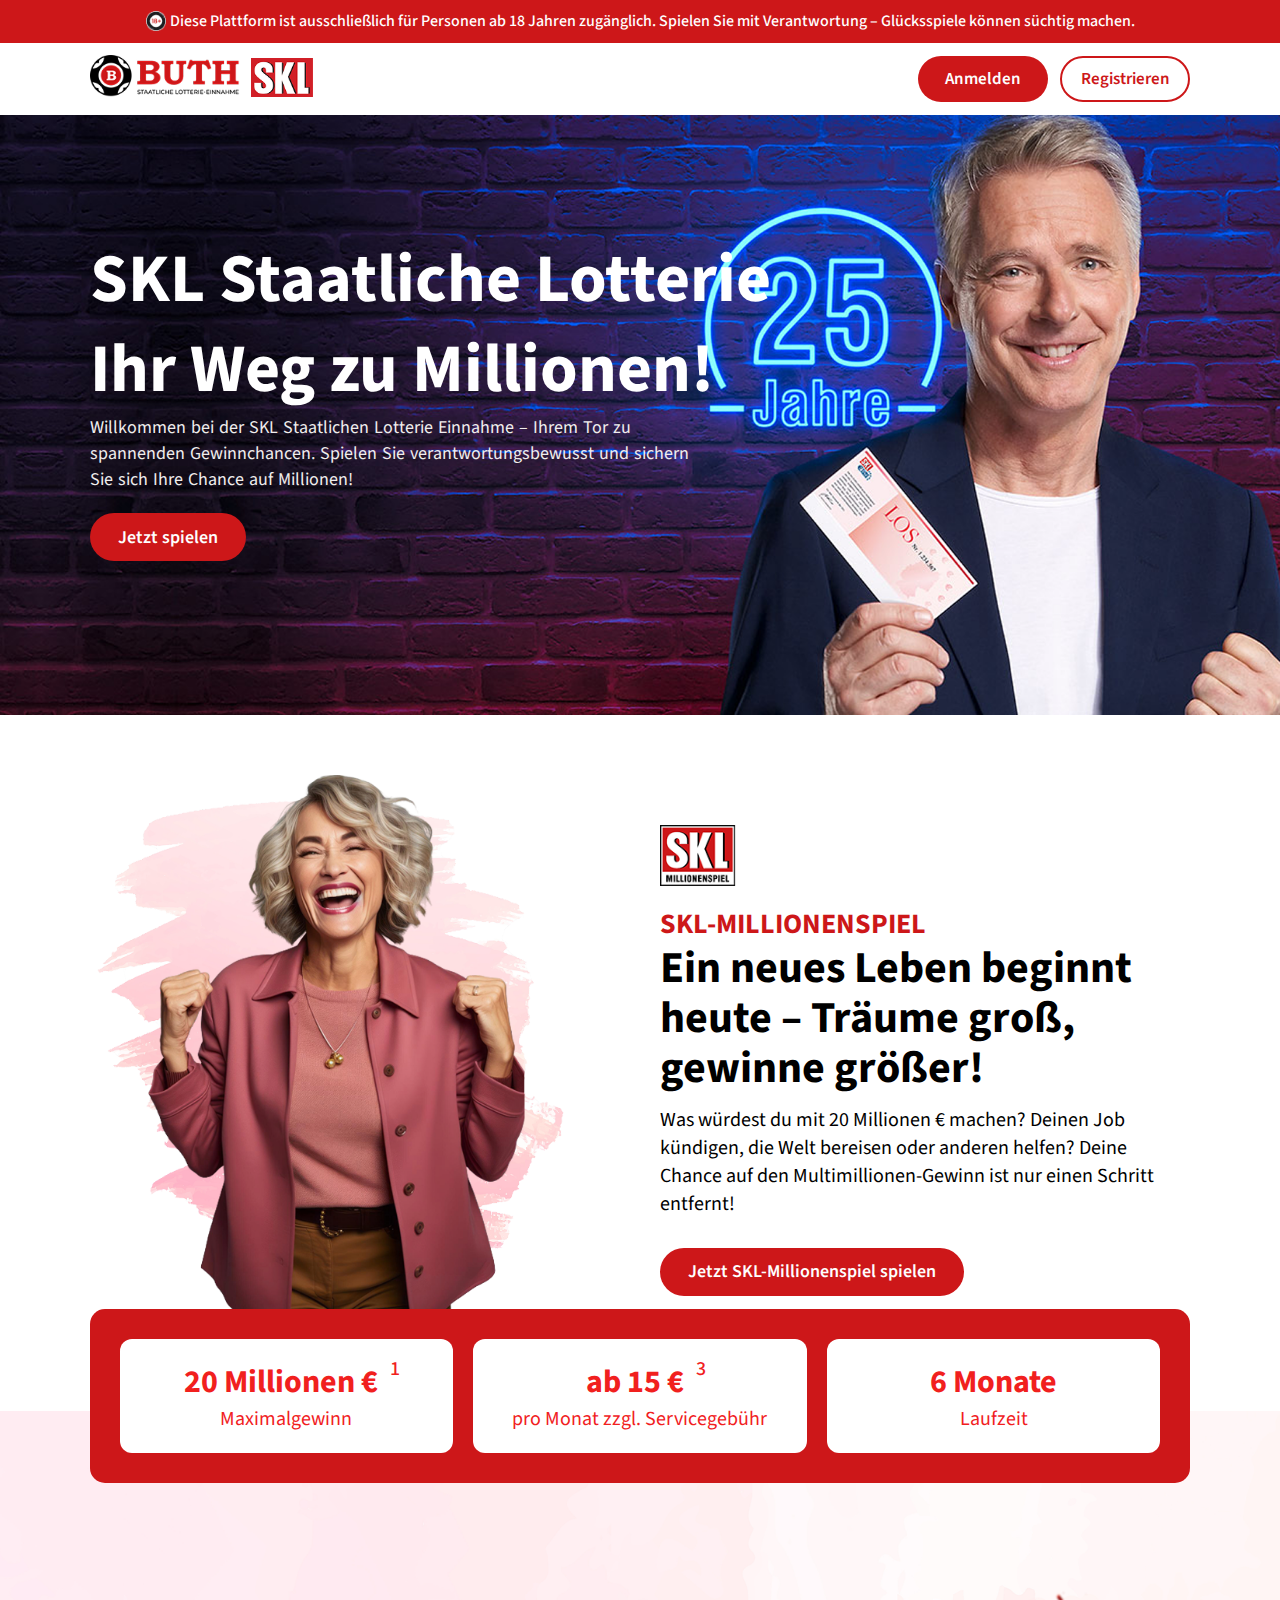
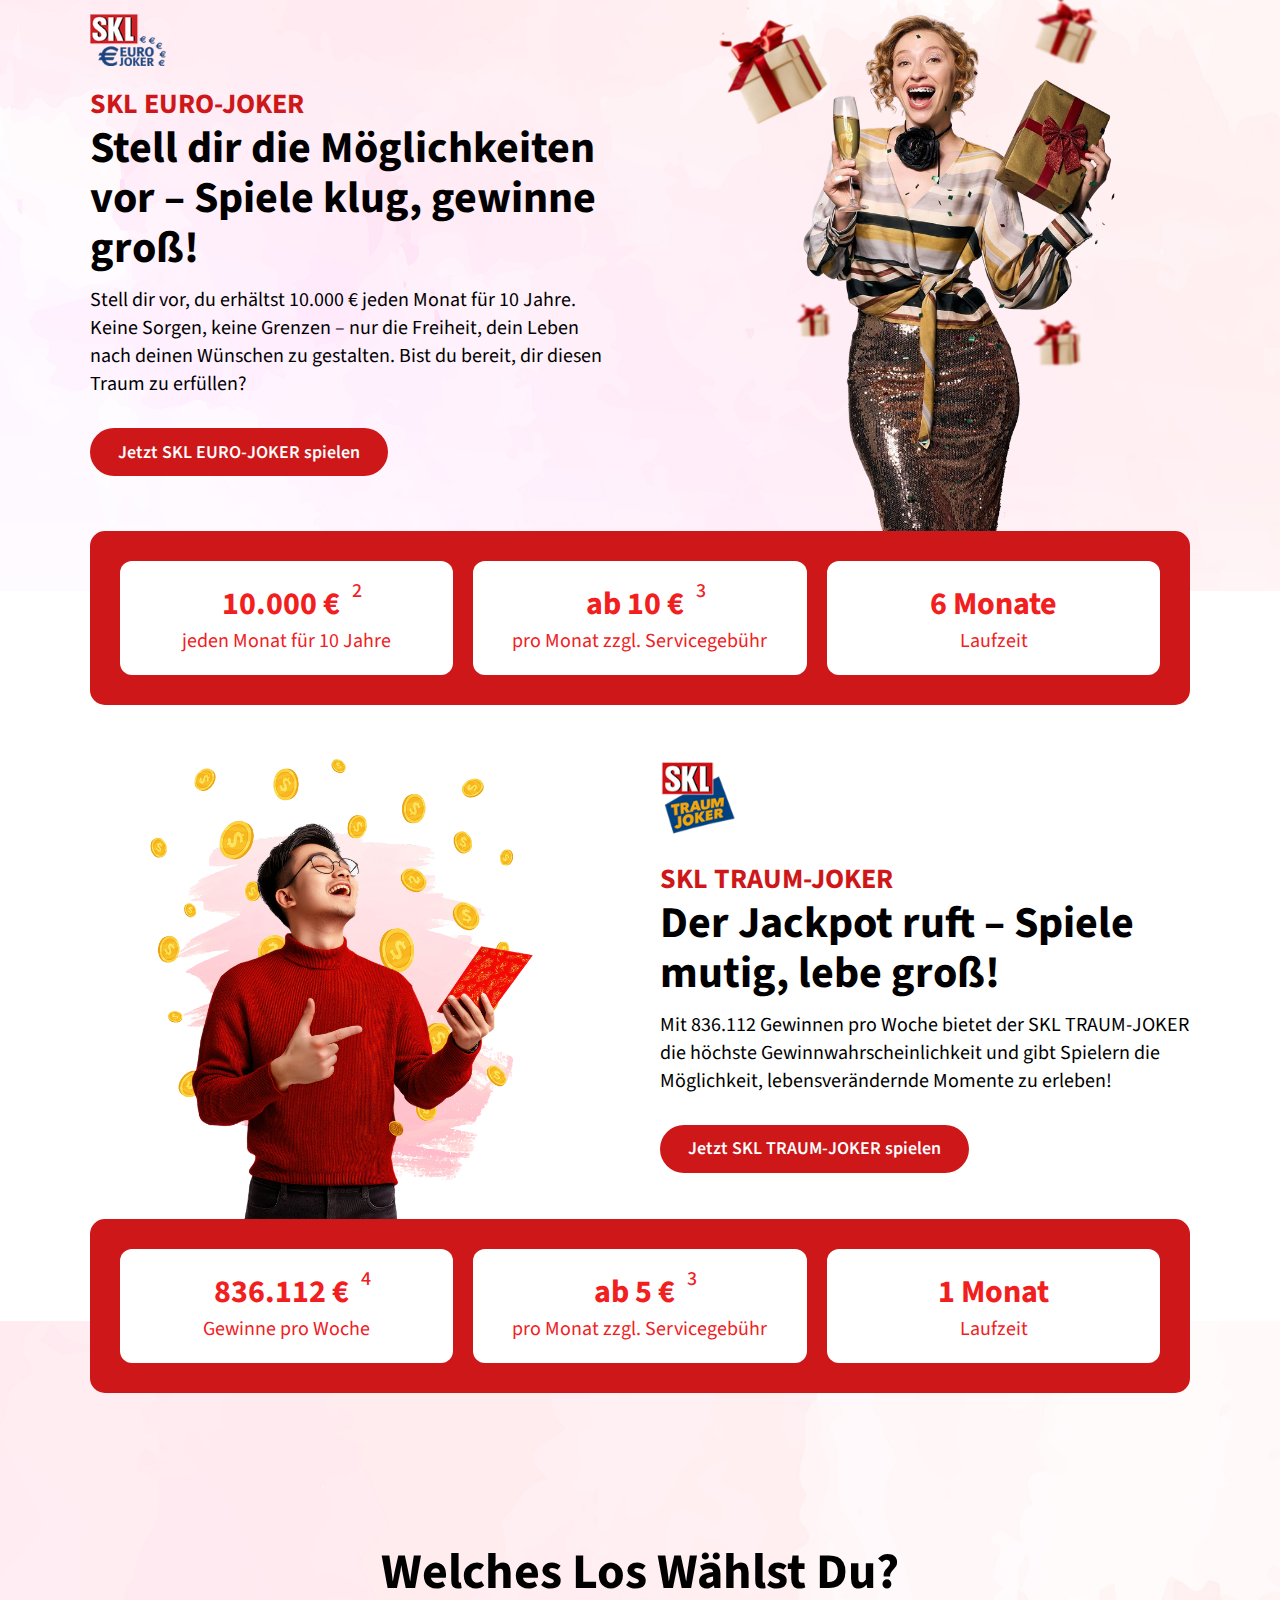
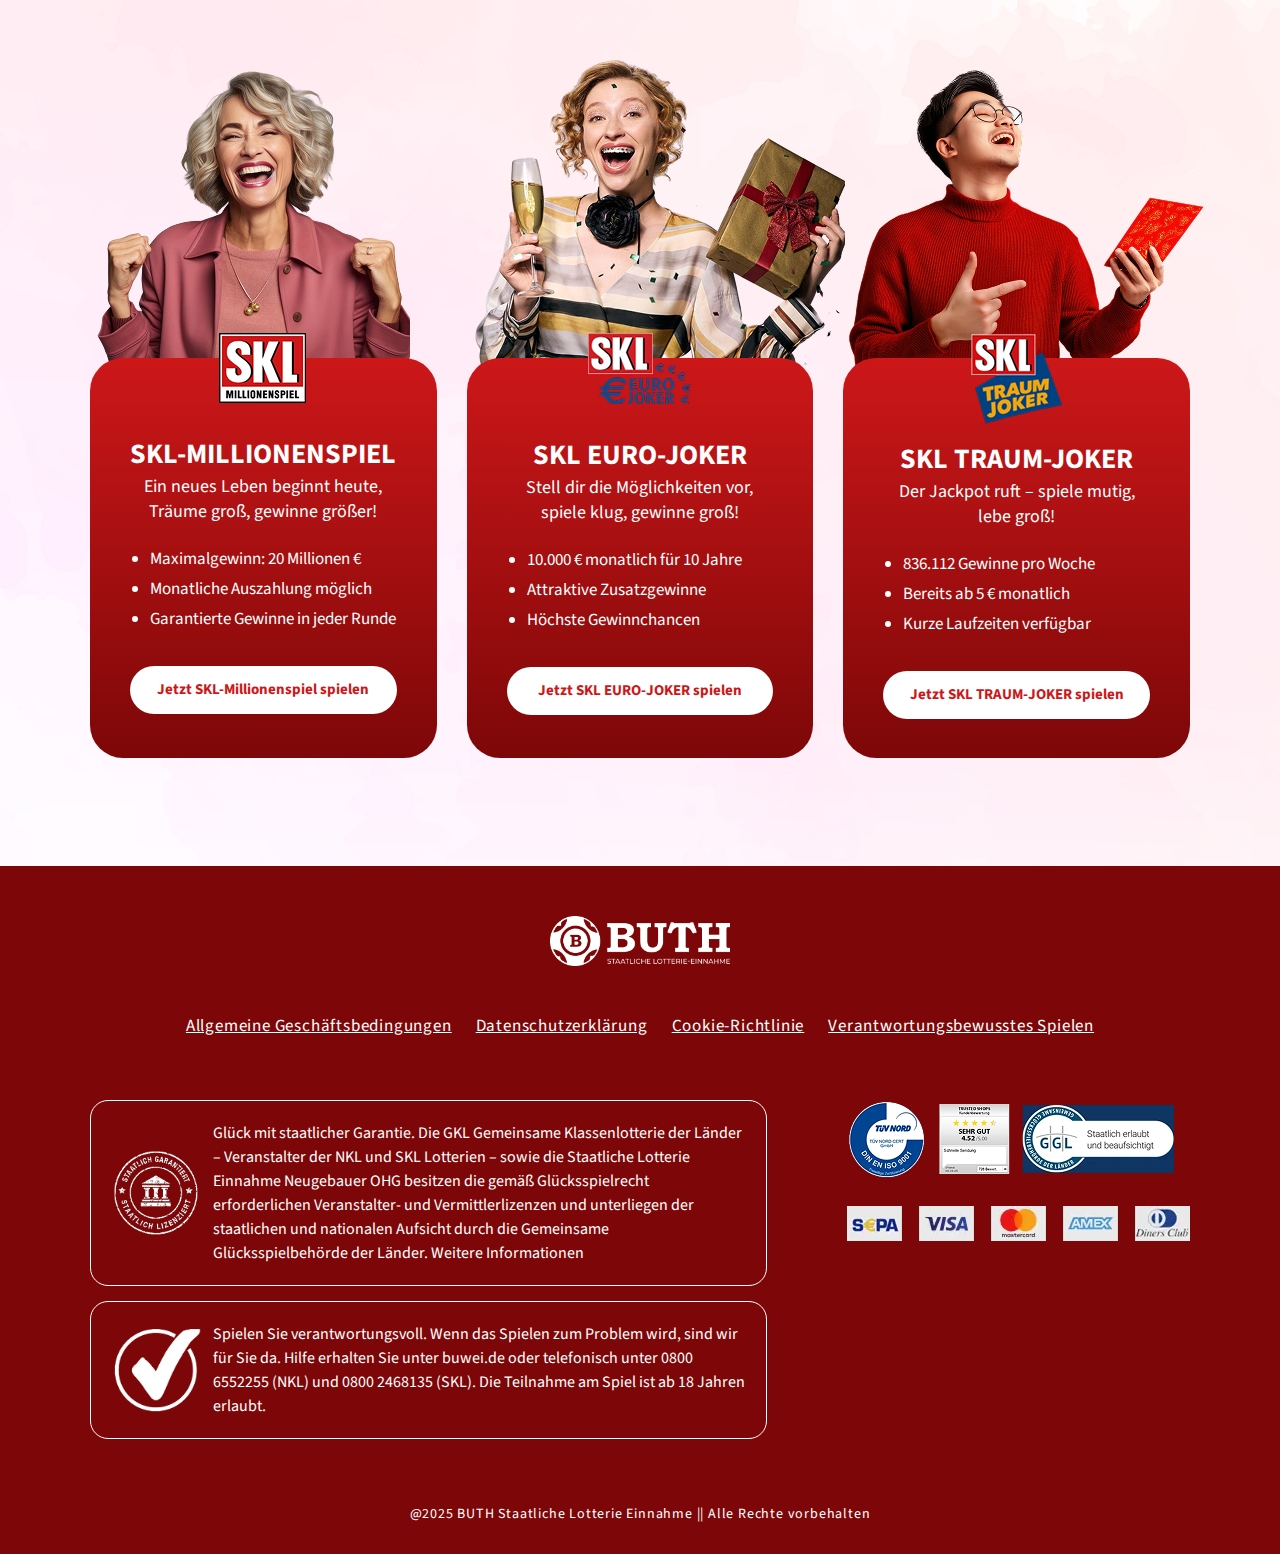
==== index.html @ 845c267e "first commit" ====
<!DOCTYPE html>
<html lang="de">
<head>
    <meta charset="UTF-8">
    <meta name="viewport" content="width=device-width, initial-scale=1.0">
    
    <title>BUTH SKL Staatliche Lotterie Einnahme</title>
    <link rel="shortcut icon" href="images/Fav-icon.png" type="image/x-icon">
    
    <meta name="description" content="Offizielle SKL Lotterie Einnahme – BUTH SKL bietet Ihnen die besten Gewinnchancen. Spielen Sie sicher und seriös mit der staatlich lizenzierten Lotterie.">
    <meta name="keywords" content="SKL Lotterie, Staatliche Lotterie, Gewinnspiele, Lotterie Deutschland, SKL Gewinn, Lotterie Teilnahme">
    <meta name="author" content="BUTH SKL Staatliche Lotterie Einnahme">
    
    <meta property="og:title" content="BUTH SKL Staatliche Lotterie Einnahme">
    <meta property="og:description" content="Spielen Sie mit der offiziellen SKL Lotterie und nutzen Sie Ihre Chance auf hohe Gewinne! Staatlich lizenziert und seriös.">
    <meta property="og:url" content="https://skl-lotterie-buth.de">
    <meta property="og:type" content="website">
    <meta property="og:image" content="https://skl-lotterie-buth.de/images/lotterie-banner.png">
    
    <meta name="twitter:card" content="summary_large_image">
    <meta name="twitter:title" content="BUTH SKL Staatliche Lotterie Einnahme">
    <meta name="twitter:description" content="Die beste Wahl für SKL Lotterie-Fans – Spielen Sie sicher und gewinnen Sie groß!">
    <meta name="twitter:image" content="https://skl-lotterie-buth.de/images/lotterie-banner.png">
    
    <link rel="canonical" href="https://skl-lotterie-buth.de">
    
    <link rel="stylesheet" href="css/style.css">
    <link rel="stylesheet" href="css/responsive.css">

    <link rel="preconnect" href="https://fonts.googleapis.com">
    <link rel="preconnect" href="https://fonts.gstatic.com" crossorigin>
    <link href="https://fonts.googleapis.com/css2?family=Source+Sans+3:ital,wght@0,200..900;1,200..900&display=swap" rel="stylesheet">
</head>

<body>
    <header>
        <div class="skl-disclaimer">
            <p><img src="images/disclaimer-icon.png" alt="Age Disclaimer">Diese Plattform ist ausschließlich für Personen ab 18 Jahren zugänglich. Spielen Sie mit Verantwortung – Glücksspiele können süchtig machen.</p>
        </div>
        <div class="sk-menu-bar">
            <div class="container">
                <div class="skl-menu-flex">
                    <div class="skl-logo">
                        <a href="/">
                            <img src="images/buth-skl-logo.png" alt="BUTH SKL Staatliche Lotterie Einnahme Logo">
                            <img src="images/skl-red-logo.png" alt="Staatliche Lotterie Einnahme Logo" class="skl-header-logo-two">
                        </a>
                    </div>
                    <div class="skl-header-buttons">
                        <a>
                            <button class="skl-login-btn" onclick="openLoginPopup()">Anmelden</button>
                        </a>
                        <a>
                            <button class="skl-register-btn" onclick="openRegisterPopup()">Registrieren</button>
                        </a>                        
                    </div>
                    <div class="skl-hamburger" id="hamburger-menu">
                        <img src="images/toggle-bar.png" alt="">
                    </div>
                </div>
            </div>
            <div>
                <div id="registerPopup" class="popup-container">
                    <div class="popup">
                        <div class="popup-left"></div>
                        <div class="popup-right">
                            <span class="close-button" onclick="closeRegisterPopup()">&times;</span>
                            <div class="popup-logo">
                                <img src="images/buth-skl-logo.png" alt="BUTH SKL Staatliche Lotterie Einnahme Logo">
                            </div>
                            <h2>Konto Registrieren</h2>
                            <p>Schließen Sie sich tausenden Nutzern weltweit an</p>
                            <form id="registerForm">
                                <label>Vollständiger Name</label>
                                <input type="text" id="fullName" required>
                
                                <label>E-Mail-Adresse</label>
                                <input type="email" id="email" required>
                
                                <label>Passwort</label>
                                <input type="password" id="password" required>
                                <p class="password-info">Verwenden Sie mindestens 8 Zeichen mit einer Mischung aus Buchstaben, Zahlen & Symbolen</p>
                
                                <label>Passwort bestätigen</label>
                                <input type="password" id="confirmPassword" required>
                
                                <div class="ckeckbox-top-area">
                                    <label class="checkbox-container">
                                        <input type="checkbox" id="ageConfirm" required> Ich bestätige, dass ich mindestens 18 Jahre alt bin
                                    </label>
                                    <label class="checkbox-container">
                                        <input type="checkbox" id="termsConfirm" required> Ich stimme den Nutzungsbedingungen und der Datenschutzrichtlinie zu
                                    </label>
                                </div>
                
                                <button type="submit" class="register-btn">JETZT REGISTRIEREN</button>
                            </form>
                            <p class="have-account">Sie haben bereits ein Konto? <a href="#" onclick="openLoginPopup()">Einloggen</a></p>
                        </div>
                    </div>
                </div>
                <div id="loginPopup" class="popup-container">
                    <div class="popup">
                        <div class="popup-left-login"></div>
                        <div class="popup-right">
                            <span class="close-button" onclick="closeLoginPopup()">&times;</span>
                            <div class="popup-logo">
                                <img src="images/buth-skl-logo.png" alt="BUTH SKL Staatliche Lotterie Einnahme Logo">
                            </div>
                            <h2>In Ihr Konto einloggen</h2>
                            <p>Schließen Sie sich tausenden Nutzern weltweit an</p>
                            <form id="loginForm">
                                <label>E-Mail-Adresse</label>
                                <input type="email" id="loginEmail" required>
                
                                <label>Passwort</label>
                                <input type="password" id="loginPassword" required>
                
                                <button type="submit" class="register-btn">LOGIN</button>
                            </form>
                            <p class="have-account"><a href="#" onclick="openForgotPasswordPopup()">Passwort vergessen?</a></p>
                            <p class="have-account">Noch kein Konto? <a href="#" onclick="openRegisterPopup()">Registrieren</a></p>
                        </div>
                    </div>
                </div>
                <div id="forgotPasswordPopup" class="popup-container">
                    <div class="popup">
                        <div class="popup-left-login"></div>
                        <div class="popup-right">
                            <span class="close-button" onclick="closeForgotPasswordPopup()">&times;</span>
                            <div class="popup-logo">
                                <img src="images/buth-skl-logo.png" alt="BUTH SKL Staatliche Lotterie Einnahme Logo">
                            </div>
                            <h2>Passwort Zurücksetzen</h2>
                            <p>Geben Sie Ihre E-Mail-Adresse ein, um einen Zurücksetzungslink zu erhalten</p>
                            <form id="forgotPasswordForm">
                                <label>E-Mail-Adresse</label>
                                <input type="email" id="forgotPasswordEmail" required>
                
                                <button type="submit" class="register-btn">ZURÜCKSETZUNGS-LINK SENDEN</button>
                            </form>
                            <p class="have-account"><a href="#" onclick="openLoginPopup()">Zurück zum Login</a></p>
                        </div>
                    </div>
                </div>
                
                <style>
                    .popup-container {
                        display: none;
                        position: fixed;
                        top: 0;
                        left: 0;
                        width: 100%;
                        height: 100%;
                        background: rgba(0, 0, 0, 0.829);
                        justify-content: center;
                        align-items: center;
                        z-index: 9999999;
                    }
                    .popup {
                        display: flex;
                        width: 1150px;
                        background: #fff;
                        border-radius: 8px;
                        overflow: hidden;
                    }
                    .popup-left {
                        width: 50%;
                        background: url('images/registration-popup-background.png') center/cover;
                        background-position: center;
                    }
                    .popup-left-login {
                        width: 50%;
                        background: url('images/login-popup-background.png') center/cover;
                        min-height: 550px;
                    }
                    .popup-right {
                        width: 50%;
                        padding: 80px;
                        text-align: left;
                        background-image: url('images/pink-background.png');
                    }
                    .popup-logo{
                        text-align: center;
                    }
                    .popup-logo > img{
                        width: 120px;
                    }
                    .popup-right h2 {
                        color: #0C0C0C;
                        font-size: 30px;
                        font-weight: 600;
                        padding-top: 12px;
                        text-align: center;
                    }
                    .popup-right p {
                        color: #0C0C0C;
                        font-size: 17px;
                        font-weight: 400;
                        padding-bottom: 12px;
                        text-align: center;
                    }
                    p.password-info {
                        color: #F1201E;
                        font-size: 10px;
                        font-style: normal;
                        font-weight: 500;
                        line-height: normal;
                        padding: 0px;
                        text-align: left;
                    }
                    .close-button {
                        font-size: 32px;
                        color: #333333;
                        float: inline-end;
                        cursor: pointer;
                        font-weight: 600;
                        position: relative;
                        left: 50px;
                        top: -15px;
                    }
                    .close-button:hover {
                        color: red;
                    }
                    form {
                        display: flex;
                        flex-direction: column;
                    }
                    label {
                        margin-top: 12px;
                        color: #0C0C0C;
                        font-size: 16px;
                        font-weight: 500;
                    }
                    input {
                        width: 100%;
                        padding: 6px 8px;
                        margin-top: 1px;
                        border-radius: 4px;
                        background: #ffffff;
                        border: 1px solid #80808042;
                        outline: none;
                        font-size: 16px;
                    }
                    label.checkbox-container {
                        display: flex;
                        align-items: baseline;
                        gap: 4px;
                    }
                    input[type="checkbox"] {
                        width: 22px;
                        position: relative;
                        top: 2px;
                    }
                    .checkbox-container {
                        color: #0C0C0C;
                        font-size: 15px;
                        font-style: normal;
                        font-weight: 400;
                        line-height: 20px;
                    }
                    .ckeckbox-top-area {
                        padding-top: 12px;
                    }
                    button.register-btn {
                        border-radius: 35px;
                        background: #CD1719;
                        padding: 7px;
                        margin-top: 15px;
                        cursor: pointer;
                        border: none;
                        color: #FFF;
                        font-size: 17px;
                        font-weight: 500;
                        letter-spacing: 1.15px;
                        margin-top: 20px;
                    }
                    button.register-btn:hover {
                        background: #bd0e11;;
                    }
                    p.have-account {
                        color: #0C0C0C;
                        font-size: 16px;
                        text-align: center;
                        padding-top: 25px;
                    }
                    .have-account > a {
                        color: #F1201E;
                        text-decoration: underline;
                        cursor: pointer;
                    }
                    @media (max-width: 768px) {
                        .popup {
                            flex-direction: column;
                            width: 90%;
                            overflow: scroll;
                        }
    
                        .popup-left,
                        .popup-left-login {
                            display: none;
                        }
    
                        .popup-right {
                            width: 100%;
                        }
                        .popup-right h2 {
                            font-size: 32px;
                            line-height: normal;
                            padding-top: 15px;
                        }
                        button.register-btn {
                            margin-top: 10px;
                        }
                        p.have-account {
                            padding: 15px 0px 0px 0px;
                        }
                        .popup-right {
                            padding: 30px 20px;
                        }
                        .close-button {
                            left: 0px;
                        }
                    }
                </style>
                <script>
                    function openRegisterPopup() {
                        closeAllPopups();
                        document.getElementById("registerPopup").style.display = "flex";
                    }
                
                    function closeRegisterPopup() {
                        document.getElementById("registerPopup").style.display = "none";
                    }
                
                    function openLoginPopup() {
                        closeAllPopups();
                        document.getElementById("loginPopup").style.display = "flex";
                    }
                
                    function closeLoginPopup() {
                        document.getElementById("loginPopup").style.display = "none";
                    }
                
                    function openForgotPasswordPopup() {
                        closeAllPopups();
                        document.getElementById("forgotPasswordPopup").style.display = "flex";
                    }
                
                    function closeForgotPasswordPopup() {
                        document.getElementById("forgotPasswordPopup").style.display = "none";
                    }
                
                    function closeAllPopups() {
                        document.getElementById("registerPopup").style.display = "none";
                        document.getElementById("loginPopup").style.display = "none";
                        document.getElementById("forgotPasswordPopup").style.display = "none";
                    }
                
                    window.onclick = function(event) {
                        if (event.target.classList.contains("popup-container")) {
                            closeAllPopups();
                        }
                    };
                </script>
            </div>
        </div>
        <div class="skl-mobile-menu" id="mobile-menu">
            <div class="close-btn" id="close-btn">
                <img src="images/close.png" alt="">
            </div>
            <a>
                <button class="skl-login-btn" onclick="openLoginPopup()">Anmelden</button>
            </a>
            <a>
                <button class="skl-register-btn" onclick="openRegisterPopup()">Registrieren</button>
            </a>
        </div>
        <div class="skl-hero">
            <div class="container">
                <div class="skl-hero-context">
                    <h1>SKL Staatliche Lotterie Ihr Weg zu Millionen!</h1>
                    <p>Willkommen bei der SKL Staatlichen Lotterie Einnahme – Ihrem Tor zu spannenden Gewinnchancen. Spielen Sie verantwortungsbewusst und sichern Sie sich Ihre Chance auf Millionen!</p>
                    <a>
                        <button class="skl-hero-btn"  onclick="openRegisterPopup()">Jetzt spielen</button>
                    </a>
                </div>
            </div>
        </div>
    </header>
    <main>
        <section class="skl-about-section">
            <div class="container">
                <div class="skl-about-flex">
                    <div class="skl-flex-img">
                        <img src="images/skl-millionenspiel.png" alt="SKL Millionenspiel Lottery Promotion">
                    </div>
                    <div class="skl-about-context">
                        <img src="images/logo-skl-millionenspiel.png" alt="SKL Millionenspiel Logo">
                        <h3>SKL-Millionenspiel</h3>
                        <h2>Ein neues Leben beginnt heute – Träume groß, gewinne größer!</h2>
                        <p>Was würdest du mit 20 Millionen € machen? Deinen Job kündigen, die Welt bereisen oder anderen helfen? Deine Chance auf den Multimillionen-Gewinn ist nur einen Schritt entfernt!</p>
                        <a>
                            <button class="skl-hero-btn" onclick="openRegisterPopup()">Jetzt SKL-Millionenspiel spielen</button>
                        </a>
                    </div>
                </div>
                <div class="skl-about-card-flex">
                    <div class="skl-about-card">
                        <h4>20 Millionen €<sup>1</sup></h4>
                        <p>Maximalgewinn</p>
                    </div>
                    <div class="skl-about-card">
                        <h4>ab 15 €<sup>3</sup></h4>
                        <p>pro Monat zzgl. Servicegebühr</p>
                    </div>
                    <div class="skl-about-card">
                        <h4>6 Monate</h4>
                        <p>Laufzeit</p>
                    </div>
                </div>
            </div>
        </section>
        <section class="skl-about-middle-section">
            <div class="container">
                <div class="skl-about-flex skl-m-flex">
                    <div class="skl-about-context">
                        <img src="images/logo-skl-eurojoker.png" alt="SKL Euro-Joker Logo">
                        <h3>SKL EURO-JOKER</h3>
                        <h2>Stell dir die Möglichkeiten vor – Spiele klug, gewinne groß!</h2>
                        <p>Stell dir vor, du erhältst 10.000 € jeden Monat für 10 Jahre. Keine Sorgen, keine Grenzen – nur die Freiheit, dein Leben nach deinen Wünschen zu gestalten. Bist du bereit, dir diesen Traum zu erfüllen?</p>
                        <a>
                            <button class="skl-hero-btn" onclick="openRegisterPopup()">Jetzt SKL EURO-JOKER spielen</button>
                        </a>
                    </div>
                    <div class="skl-flex-img">
                        <img src="images/skl-eurojoker.png" alt="SKL Euro-Joker Lottery Promotion">
                    </div>
                </div>
                <div class="skl-about-card-flex">
                    <div class="skl-about-card">
                        <h4>10.000 €<sup>2</sup></h4>
                        <p>jeden Monat für 10 Jahre</p>
                    </div>
                    <div class="skl-about-card">
                        <h4>ab 10 €<sup>3</sup></h4>
                        <p>pro Monat zzgl. Servicegebühr</p>
                    </div>
                    <div class="skl-about-card">
                        <h4>6 Monate</h4>
                        <p>Laufzeit</p>
                    </div>
                </div>
            </div>
        </section>
        <section class="skl-about-bottom-section">
            <div class="container">
                <div class="skl-about-flex">
                    <div class="skl-flex-img">
                        <img src="images/skl-traum-joker-men.png" alt="SKL Traum-Joker Lottery Promotion">
                    </div>
                    <div class="skl-about-context">
                        <img src="images/skl-traum-joker.png" alt="SKL Traum-Joker Logo">
                        <h3>SKL TRAUM-JOKER</h3>
                        <h2>Der Jackpot ruft – Spiele mutig, lebe groß!</h2>
                        <p>Mit 836.112 Gewinnen pro Woche bietet der SKL TRAUM-JOKER die höchste Gewinnwahrscheinlichkeit und gibt Spielern die Möglichkeit, lebensverändernde Momente zu erleben!</p>
                        <a>
                            <button class="skl-hero-btn" onclick="openRegisterPopup()">Jetzt SKL TRAUM-JOKER spielen</button>
                        </a>
                    </div>
                </div>
                <div class="skl-about-card-flex">
                    <div class="skl-about-card">
                        <h4>836.112 €<sup>4</sup></h4>
                        <p>Gewinne pro Woche</p>
                    </div>
                    <div class="skl-about-card">
                        <h4>ab 5 €<sup>3</sup></h4>
                        <p>pro Monat zzgl. Servicegebühr</p>
                    </div>
                    <div class="skl-about-card">
                        <h4>1 Monat</h4>
                        <p>Laufzeit</p>
                    </div>
                </div>
            </div>
        </section>
        <section class="skl-choose-section">
            <div class="container">
                <div class="skl-choose-title">
                    <h2>Welches Los wählst du?</h2>
                </div>
                <div class="skl-choose-grid">
                    <div class="skl-choose-card">
                        <div class="skl-card-top-img">
                            <img src="images/Bonus-offer-card-01.png" alt="Bonusangebot SKL Millionenspiel">
                        </div>
                        <div class="skl-bonus-context">
                            <img src="images/logo-skl-millionenspiel.png" alt="SKL Millionenspiel Logo">
                            <h3>SKL-Millionenspiel</h3>
                            <h4>Ein neues Leben beginnt heute,  
                                Träume groß, gewinne größer!</h4>
                            <ul>
                                <li>Maximalgewinn: 20 Millionen €</li>
                                <li>Monatliche Auszahlung möglich</li>
                                <li>Garantierte Gewinne in jeder Runde</li>
                            </ul>
                            <a>
                                <button class="bonus-card-offer-btn"  onclick="openRegisterPopup()">Jetzt SKL-Millionenspiel spielen</button>
                            </a>
                        </div>
                    </div>
                    <div class="skl-choose-card">
                        <div class="skl-card-top-img">
                            <img src="images/Bonus-offer-card-02.png" alt="Bonusangebot SKL Euro-Joker">
                        </div>
                        <div class="skl-bonus-context">
                            <img src="images/logo-skl-eurojoker.png" alt="SKL Euro-Joker Logo">
                            <h3>SKL EURO-JOKER</h3>
                            <h4>Stell dir die Möglichkeiten vor,  
                                spiele klug, gewinne groß!</h4>
                            <ul>
                                <li>10.000 € monatlich für 10 Jahre</li>
                                <li>Attraktive Zusatzgewinne</li>
                                <li>Höchste Gewinnchancen</li>
                            </ul>
                            <a>
                                <button class="bonus-card-offer-btn" onclick="openRegisterPopup()">Jetzt SKL EURO-JOKER spielen</button>
                            </a>
                        </div>
                    </div>
                    <div class="skl-choose-card">
                        <div class="skl-card-top-img">
                            <img src="images/Bonus-offer-card-03.png" alt="Bonusangebot SKL Traum-Joker">
                        </div>
                        <div class="skl-bonus-context">
                            <img src="images/skl-traum-joker.png" alt="SKL Traum-Joker Logo" class="t-img">
                            <h3>SKL TRAUM-JOKER</h3>
                            <h4>Der Jackpot ruft –  
                                spiele mutig, lebe groß!</h4>
                            <ul>
                                <li>836.112 Gewinne pro Woche</li>
                                <li>Bereits ab 5 € monatlich</li>
                                <li>Kurze Laufzeiten verfügbar</li>
                            </ul>
                            <a>
                                <button class="bonus-card-offer-btn" onclick="openRegisterPopup()">Jetzt SKL TRAUM-JOKER spielen</button>
                            </a>
                        </div>
                    </div>
                </div>
            </div>
        </section>
    </main>
    <footer>
        <div class="container">
            <div class="footer-logo">
                <a href="/">
                    <img src="images/BUTH-Light-LOGO.png" alt="BUTH Logo">
                </a>
            </div>
            <div class="skl-links">
                <ul>
                    <li>
                        <a href="terms.html">Allgemeine Geschäftsbedingungen</a>
                    </li>
                    <li>
                        <a href="privacy.html">Datenschutzerklärung</a>
                    </li>
                    <li>
                        <a href="cookie.html">Cookie-Richtlinie</a>
                    </li>
                    <li>
                        <a href="responsible-gaming.html">Verantwortungsbewusstes Spielen</a>
                    </li>
                </ul>
            </div>
            <div class="footer-brands-flex">
                <div class="footer-brand-context">
                    <ul>
                        <li>
                            <img src="images/verantwortung-footer-img.png" alt="">
                            <p>Glück mit staatlicher Garantie. Die GKL Gemeinsame Klassenlotterie der Länder – Veranstalter der NKL und SKL Lotterien – sowie die Staatliche Lotterie Einnahme Neugebauer OHG besitzen die gemäß Glücksspielrecht erforderlichen Veranstalter- und Vermittlerlizenzen und unterliegen der staatlichen und nationalen Aufsicht durch die Gemeinsame Glücksspielbehörde der Länder. Weitere Informationen</p>
                        </li>
                        <li>
                            <img src="images/verantwortung-footer-img-2.png" alt="">
                            <p>Spielen Sie verantwortungsvoll. Wenn das Spielen zum Problem wird, sind wir für Sie da. Hilfe erhalten Sie unter buwei.de oder telefonisch unter 0800 6552255 (NKL) und 0800 2468135 (SKL). Die Teilnahme am Spiel ist ab 18 Jahren erlaubt.</p>
                        </li>
                    </ul>
                </div>
                <div class="brand-logos-flex">
                    <ul>
                        <li>
                            <a href="https://www.tuev-nord.de/de/unternehmen" target="_blank">
                                <img src="images/tuev.png" alt="tuev">
                            </a>
                        </li>
                        <li>
                            <img src="images/X5B281EB3EE2067BF488AF7C42019A7A.png">
                        </li>
                        <li>
                            <a href="https://gluecksspiel-behoerde.de/de/" target="_blank">
                                <img src="images/ggl-siegel.png" alt="GGL">
                            </a>
                        </li>
                    </ul>
                    <div>
                        <img src="images/payment.png" alt="Zahlungen">
                    </div>
                </div>
            </div>
            <div class="skl-copyright">
                <p>@2025 BUTH Staatliche Lotterie Einnahme || Alle Rechte vorbehalten</p>
            </div>
        </div>
    </footer>
    <script>
       document.getElementById('hamburger-menu').addEventListener('click', function() {
            document.getElementById('mobile-menu').classList.toggle('active');
        });

        document.getElementById('close-btn').addEventListener('click', function() {
            document.getElementById('mobile-menu').classList.remove('active');
        });
    </script>
</body>
</html>
---- css/style.css ----
*{
    padding: 0;
    margin: 0;
    box-sizing: border-box;
    font-family: "Source Sans 3", sans-serif;
}
.container{
    width: 86%;
    max-width: 1365px;
    margin: 0 auto;
}
.skl-disclaimer {
    background: #CD1719;
    padding: 10px 10px 6px 10px;
    text-align: center;
}
.skl-disclaimer > p {
    color: #FFF;
    font-size: 16px;
    font-style: normal;
    font-weight: 500;
    line-height: normal;
    display: inline-flex;
    align-items: center;
    gap: 4px;
}
.skl-disclaimer > p > img{
    width: 20px;
    height: 20px;
}
.sk-menu-bar {
    background: #FFF;
    padding: 12px 0px;
}
.skl-menu-flex {
    display: flex;
    align-items: center;
    justify-content: space-between;
}
.skl-logo {
    display: inline;
}
.skl-logo > a {
    text-decoration: none;
}
.skl-logo > a > img {
    width: 150px;
}
img.skl-header-logo-two {
    max-width: 62px;
    margin-left: 8px;
}
.skl-header-buttons {
    display: inline-flex;
    align-items: center;
    gap: 12px;
}
.skl-header-buttons > a {
    text-decoration: none;
}
button.skl-login-btn {
    border-radius: 44px;
    background: #CD1719;
    width: 130px;
    height: 46px;
    padding: 8px;
    border: 0px;
    outline: 0px;
    color: #FEFEFE;
    font-size: 17px;
    font-style: normal;
    font-weight: 600;
    line-height: normal;
    position: relative;
    overflow: hidden;
    transition: color 0.3s, box-shadow 0.3s, transform 0.3s;
}

button.skl-register-btn {
    border-radius: 44px;
    background: transparent;
    width: 130px;
    height: 46px;
    padding: 8px;
    border: 2px solid #CD1719;
    outline: 0px;
    color: #CD1719;
    font-size: 17px;
    font-style: normal;
    font-weight: 600;
    line-height: normal;
    position: relative;
    overflow: hidden;
    transition: color 0.3s, box-shadow 0.3s, transform 0.3s;
}

button.skl-login-btn::before, button.skl-register-btn::before {
    content: '';
    position: absolute;
    top: 50%;
    left: 50%;
    width: 300%;
    height: 300%;
    background: #FEFEFE;
    border-radius: 50%;
    transform: translate(-50%, -50%) scale(0);
    transition: transform 0.4s ease;
    z-index: -1;
}

button.skl-register-btn::before {
    background: #CD1719;
}
button.skl-login-btn::before{
    background: #252525;
}

button.skl-login-btn:hover {
    color: #ffffff;
    transform: translateY(-5px);
}

button.skl-register-btn:hover {
    color: #FEFEFE;
    transform: translateY(-5px);
}

button.skl-login-btn:hover::before {
    transform: translate(-50%, -50%) scale(0.8);
}

button.skl-register-btn:hover::before {
    transform: translate(-50%, -50%) scale(0.8);
}

.skl-hamburger {
    display: none;
    cursor: pointer;
    flex-direction: column;
    gap: 6px;
}
.skl-mobile-menu {
    display: none;
    flex-direction: column;
    gap: 12px;
    padding: 20px;
    background: #FFF;
    position: fixed;
    top: 0;
    left: 0;
    width: 100%;
    height: 100%;
    box-shadow: 0px 4px 12px rgba(0, 0, 0, 0.2);
    z-index: 9999;
    padding-top: 60px; 
}
.skl-mobile-menu a {
    text-decoration: none;
}
.close-btn {
    cursor: pointer;
    position: absolute;
    top: 20px;
    right: 20px;
}
.close-btn > img{
    width: 18px;
}
@media screen and (max-width: 767px) {
    .skl-header-buttons {
        display: none;
    }
    .skl-hamburger {
        display: flex;
    }
}
.skl-mobile-menu.active {
    display: flex;
}
.skl-hero{
    background-image: url('../images/lotterie-banner.png');
    background-position: center;
    background-repeat: no-repeat;
    background-size: cover;
    height: 600px;
}
.skl-hero-context {
    padding: 120px 0px;
}
.skl-hero-context > h1 {
    color: #FFF;
    font-size: 68px;
    font-style: normal;
    font-weight: 700;
    line-height: 90px;
    width: 62%;
}
.skl-hero-context > p{
    color: #f0eded;
    font-size: 18px;
    font-style: normal;
    font-weight: 400;
    line-height: 26px;
    width: 55%;
    word-spacing: 1px;
}
button.skl-hero-btn {
    border-radius: 44px;
    background: #CD1719;
    height: 48px;
    padding: 8px 28px;
    color: #FEFEFE;
    font-size: 18px;
    font-style: normal;
    font-weight: 600;
    line-height: normal;
    border: 0px;
    outline: 0px;
    margin: 20px 0px;
    transition: all 0.3s ease; 
}
button.skl-hero-btn:hover {
    background: #A61516; 
    transform: scale(1.05); 
    box-shadow: 0 4px 10px rgba(0, 0, 0, 0.3); 
}
.skl-about-section{
    padding: 60px 0px 0px 0px;
}
.skl-about-flex{
    display: grid;
    grid-template-columns: repeat(2,1fr);
    gap: 40px;
}
.skl-flex-img > img{
    width: 484px;
    height: auto;
}
.skl-about-context {
    padding-top: 50px;
}
.skl-about-context > img{
    width: 76px;
    height: auto;
}
.skl-about-context > h3{
    color: #CD1719;
    font-family: "Source Sans 3";
    font-size: 28px;
    font-style: normal;
    font-weight: 700;
    line-height: normal;
    text-transform: uppercase;
    padding-top: 12px;
}
.skl-about-context > h2 {
    color: #000;
    font-family: "Source Sans 3";
    font-size: 44px;
    font-style: normal;
    font-weight: 700;
    line-height: 50px;
}
.skl-about-context > p{
    color: #000;
    font-family: "Source Sans 3";
    font-size: 20px;
    font-style: normal;
    font-weight: 400;
    line-height: normal;
    padding: 12px 0px 10px 0px;
}
.skl-about-card-flex {
    display: grid;
    grid-template-columns: repeat(3,1fr);
    align-items: center;
    justify-content: center;
    gap: 20px;
    border-radius: 15px;
    background: #CD1719;
    padding: 30px;
    position: relative;
    top: -8px;
    z-index: 999;
}
.skl-about-card{
    border-radius: 12px;
    padding: 20px;
    background: #FFF;
    text-align: center;
}
.skl-about-card > h4{
    color: #F1201E;
    text-align: center;
    font-size: 32px;
    font-style: normal;
    font-weight: 700;
    line-height: normal;
}
.skl-about-card > h4 > sup {
    font-weight: 500;
    font-size: 20px;
    position: relative;
    left: 12px;
    top: -5px;
}
.skl-about-card > p{
    color: #F1201E;
    text-align: center;
    font-size: 20px;
    font-style: normal;
    font-weight: 400;
    line-height: normal;
}
.skl-about-middle-section {
    background-image: url('../images/pink-background.png');
    background-repeat: no-repeat;
    background-size: cover;
    background-position: center;
    position: relative;
    z-index: 99;
    padding: 17vh 0 0 0;
    margin-top: -80px;
    height: 780px;
}
@media (max-width: 1024px) {
    .skl-about-middle-section {
        min-height: 550px; 
        padding: 8vh 0; 
        margin-top: -30px; 
    }
}
.skl-about-bottom-section{
    padding: 120px 0px 0px 0px;
}
.skl-choose-section {
    background-image: url('../images/pink-background.png');
    background-repeat: no-repeat;
    background-size: cover;
    background-position: center;
    position: relative;
    z-index: 99;
    padding: 24vh 0 12vh 0;
    margin-top: -80px;
    height: auto;
}
.skl-choose-title > h2{
    color: #000;
    text-align: center;
    font-size: 50px;
    font-style: normal;
    font-weight: 700;
    line-height: normal;
    text-transform: capitalize;
}
.skl-choose-grid{
    display: grid;
    grid-template-columns: repeat(3, 1fr);
    align-items: center;
    justify-content: center;
    gap: 30px;
    padding-top: 30px;
}
.skl-card-top-img{
    position: absolute;
}
.skl-card-top-img > img{
    width: 100%;
}
.skl-bonus-context {
    border-radius: 33px;
    background: linear-gradient(180deg, #CD1719 0%, #7D0708 100%);
    position: relative;
    margin-top: 320px;
    left: 0;
    right: 0;
    padding: 0px 40px 30px 40px;
    height: 400px;
    text-align: center;
}
.skl-bonus-context > img {
    position: relative;
    top: -25px;
}
.skl-bonus-context > h3{
    color: #FFF;
    text-align: center;
    font-size: 28px;
    font-style: normal;
    font-weight: 700;
    line-height: normal;
    text-transform: uppercase;
}
.skl-bonus-context > h4{
    color: #FFF;
    text-align: center;
    font-size: 18px;
    font-style: normal;
    font-weight: 400;
    line-height: 25px; 
    padding: 0px 0px 8px 0px;
}
.skl-bonus-context > ul {
    text-align: left;
    color: #FFF;
    font-size: 17px;
    font-style: normal;
    font-weight: 400;
    line-height: 30px; 
    padding: 12px 0px 12px 20px;
}
button.bonus-card-offer-btn {
    border-radius: 44px;
    background: #ffffff;
    height: 48px;
    padding: 8px 0px;
    color: #CD1719;
    font-size: 15px;
    font-style: normal;
    font-weight: 700;
    line-height: normal;
    border: 0px;
    outline: 0px;
    margin: 20px 0px;
    transition: all 0.3s ease;
    width: 100%;
}
button.bonus-card-offer-btn:hover {
    background: #f5ebeb; 
    transform: scale(1.05); 
    box-shadow: 0 4px 10px rgba(0, 0, 0, 0.3); 
    color: #630406;
}
img.t-img {
    position: relative;
    margin-bottom: -25px;
}
footer{
    background: #7D0708;
    padding: 50px 0px 30px 0px;
}
.footer-logo {
    text-align: center;
}
.footer-logo > a > img{
    width: 180px;
}
.skl-links {
    text-align: center;
    padding: 40px 0px 60px 0px;
}
.skl-links > ul {
    display: inline-flex;
    align-items: center;
    justify-content: center;
    gap: 24px;
    list-style: none;
}
.skl-links > ul > li > a{
    color: #FFF;
    text-align: center;
    font-size: 17px;
    font-style: normal;
    font-weight: 400;
    line-height: 28px;
    letter-spacing: 0.8px;
}
.footer-brands-flex{
    display: flex;
    gap: 80px;
}
.footer-brand-context > ul > li{
    display: inline-flex;
    align-items: center;
    gap: 12px;
    border-radius: 18px;
    border: 1px solid #FEFEFE;
    margin-bottom: 15px;
    padding: 20px;
    color: #FFF;
    font-family: "Source Sans 3";
    font-size: 16px;
    font-style: normal;
    font-weight: 400;
    line-height: 24px; 
}
.footer-brand-context > ul > li > img{
    width: 90px;
}
.brand-logos-flex > ul {
    display: inline-flex;
    gap: 12px;
    list-style: none;
    padding-bottom: 20px;
    align-items: center;
}
.brand-logos-flex > ul > li > a{
    text-decoration: none;
}
.skl-copyright {
    text-align: center;
    padding-top: 50px;
}
.skl-copyright > p{
    color: #FFF;
    text-align: center;
    font-size: 14px;
    font-style: normal;
    font-weight: 400;
    letter-spacing: 0.8px;
}
.skl-subpages-bg {
    background-image: url('../images/BUTH-SKL-subpage-background.png');
    background-position: center;
    background-repeat: no-repeat;
    background-size: cover;
    padding: 40px 0px;
}
.skl-subpages-text > h2{
    color: #CD1719;
    font-size: 38px;
    font-style: normal;
    font-weight: 700;
    line-height: normal;
    padding-bottom: 25px;
}
.skl-subpages-text > p > a,
.skl-subpages-text > ul > li > a{
    color: #CD1719;
}
.skl-subpages-text > h3{
    color: #0C0C0C;
    font-size: 24px;
    font-style: normal;
    font-weight: 700;
    line-height: normal;
    padding-bottom: 8px;
}
.skl-subpages-text > p{
    color: #0C0C0C;
    font-size: 18px;
    font-style: normal;
    font-weight: 400;
    line-height: 26px;
    padding-bottom: 18px;
}
.skl-subpages-text > ul{
    color: #0C0C0C;
    font-size: 18px;
    font-style: normal;
    font-weight: 400;
    line-height: 32px;
    padding-bottom: 18px;
    padding-left: 40px;
    
}
---- css/responsive.css ----
@media screen and (max-width: 767px) {
    .container {
        width: 100%;
        padding: 0px 15px;
    }
    .skl-disclaimer {
        padding: 5px;
    }
    .skl-disclaimer > p {
        font-size: 11px;
        display: inline-block;
        align-items: baseline;
    }
    .skl-disclaimer > p > img {
        width: 16px;
        height: 16px;
        position: relative;
        top: 5px;
        margin-right: 3px;
    }
    .skl-logo > a > img {
        width: 110px;
    }
    img.skl-header-logo-two {
        max-width: 48px;
        margin-left: 8px;
    }
    .skl-mobile-menu.active {
        align-items: center;
    }
    .skl-hero-context > h1 {
        font-size: 44px;
        line-height: 54px;
        width: 100%;
    }
    .skl-hero-context > p {
        width: 100%;
    }
    .skl-hero-context {
        padding: 80px 0px;
        text-align: center;
    }
    .skl-hero {
        background-position: center left 30%;
        height: auto;
    }
    .skl-about-flex {
        display: flex;
        grid-template-columns: repeat(2,1fr);
        gap: 20px;
        flex-direction: column-reverse;
    }
    .skl-about-card-flex {
        grid-template-columns: repeat(1,1fr);
    }
    .skl-flex-img > img {
        width: 100%;
        height: auto;
    }
    .skl-about-flex.skl-m-flex {
        display: flex;
        flex-direction: column;
    }
    .skl-about-context {
        padding-top: 0;
    }
    .skl-about-context > h2 {
        font-size: 34px;
        line-height: 38px;
    }
    .skl-about-context > h3 {
        font-size: 20px;
    }
    .skl-about-context > p {
        font-size: 18px;
    }
    .skl-about-middle-section {
        height: auto;
        min-height: auto;
        padding: 36vh 0 8vh 0;
        margin-top: -210px !important;
    }
    .skl-about-bottom-section {
        padding: 50px 0px 0px 0px;
    }
    .skl-choose-section {
        height: auto;
        min-height: auto;
        padding: 36vh 0 8vh 0;
        margin-top: -210px !important;
    }
    .skl-choose-grid {
        grid-template-columns: repeat(1, 1fr);
        gap: 30px;
        padding-top: 30px;
    }
    .skl-choose-title > h2 {
        font-size: 36px;
    }
    .skl-links > ul {
        flex-wrap: wrap;
    }
    .footer-brands-flex {
        display: flex;
        gap: 30px;
        flex-direction: column;
    }
    .footer-brand-context > ul > li {
        flex-direction: column;
    }
    .brand-logos-flex {
        text-align: center;
    }
    .skl-subpages-text > h2 {
        font-size: 30px;
    }
    .skl-subpages-text > h3 {
        font-size: 24px;
        line-height: 26px;
        padding-bottom: 12px;
    }
    .skl-subpages-text > p {
        font-size: 18px;
        line-height: 26px;
        padding-bottom: 30px;
    }
}
@media only screen and (max-width: 868px) and (min-width: 768px) {
    .container {
        width: 100%;
        padding: 0px 15px;
    }
    .skl-disclaimer {
        padding: 5px;
    }
    .skl-disclaimer > p {
        font-size: 11px;
        display: inline-block;
        align-items: baseline;
    }
    .skl-disclaimer > p > img {
        width: 16px;
        height: 16px;
        position: relative;
        top: 5px;
        margin-right: 3px;
    }
    .skl-logo > a > img {
        width: 110px;
    }
    img.skl-header-logo-two {
        max-width: 48px;
        margin-left: 8px;
    }
    .skl-mobile-menu.active {
        align-items: center;
    }
    .skl-hero-context > h1 {
        font-size: 54px;
        line-height: normal;
        width: 100%;
    }
    .skl-hero-context > p {
        width: 100%;
    }
    .skl-hero-context {
        padding: 110px 0px;
        text-align: center;
    }
    .skl-hero {
        background-position: left;
        height: auto;
    }
    .skl-about-flex {
        display: flex;
        grid-template-columns: repeat(2,1fr);
        gap: 20px;
        flex-direction: column-reverse;
    }
    .skl-about-card-flex {
        grid-template-columns: repeat(1,1fr);
    }
    .skl-flex-img > img {
        width: 100%;
        height: auto;
    }
    .skl-about-flex.skl-m-flex {
        display: flex;
        flex-direction: column;
    }
    .skl-about-context {
        padding-top: 0;
    }
    .skl-about-context > h2 {
        font-size: 40px;
        line-height: 48px;
    }
    .skl-about-context > h3 {
        font-size: 20px;
    }
    .skl-about-context > p {
        font-size: 18px;
    }
    .skl-about-middle-section {
        height: auto;
        min-height: auto;
        padding: 60px 0px;
        margin-top: 0px !important;
    }
    .skl-about-bottom-section {
        padding: 60px 0px;
    }
    .skl-choose-section {
        height: auto;
        min-height: auto;
        padding: 60px;
        margin-top: 0px !important;
    }
    .skl-choose-grid {
        grid-template-columns: repeat(1, 1fr);
        gap: 30px;
        padding-top: 30px;
    }
    .skl-choose-title > h2 {
        font-size: 36px;
    }
    .skl-links > ul {
        flex-wrap: wrap;
    }
    .footer-brands-flex {
        display: flex;
        gap: 30px;
        flex-direction: column;
    }
    .footer-brand-context > ul > li {
        flex-direction: column;
    }
    .brand-logos-flex {
        text-align: center;
    }
    .skl-subpages-text > h2 {
        font-size: 30px;
    }
    .skl-subpages-text > h3 {
        font-size: 24px;
        line-height: 26px;
        padding-bottom: 12px;
    }
    .skl-subpages-text > p {
        font-size: 18px;
        line-height: 26px;
        padding-bottom: 30px;
    }
    .skl-about-section {
        padding: 60px 0px 60px 0px;
    }
}

@media only screen and (max-width: 1100px) and (min-width: 869px){
    .skl-hero-context > h1 {
        font-size: 58px;
        line-height: 78px;
        width: 70%;
    }
    .skl-hero {
        height: auto;
    }
    .skl-hero-context > p {
        font-size: 18px;
        line-height: 26px;
        width: 58%;
        padding: 15px 0px;
    }
    .container {
        width: 96%;
    }
    .skl-about-context > h3 {
        font-size: 20px;
    }
    .skl-about-bottom-section {
        padding: 40px 0px 0px 0px;
    }
    .skl-bonus-context {
        border-radius: 33px;
        padding: 0px 20px 30px 20px;
        height: 425px;
    }
    .skl-card-top-img > img {
        width: 100%;
        max-width: 275px;
    }
}
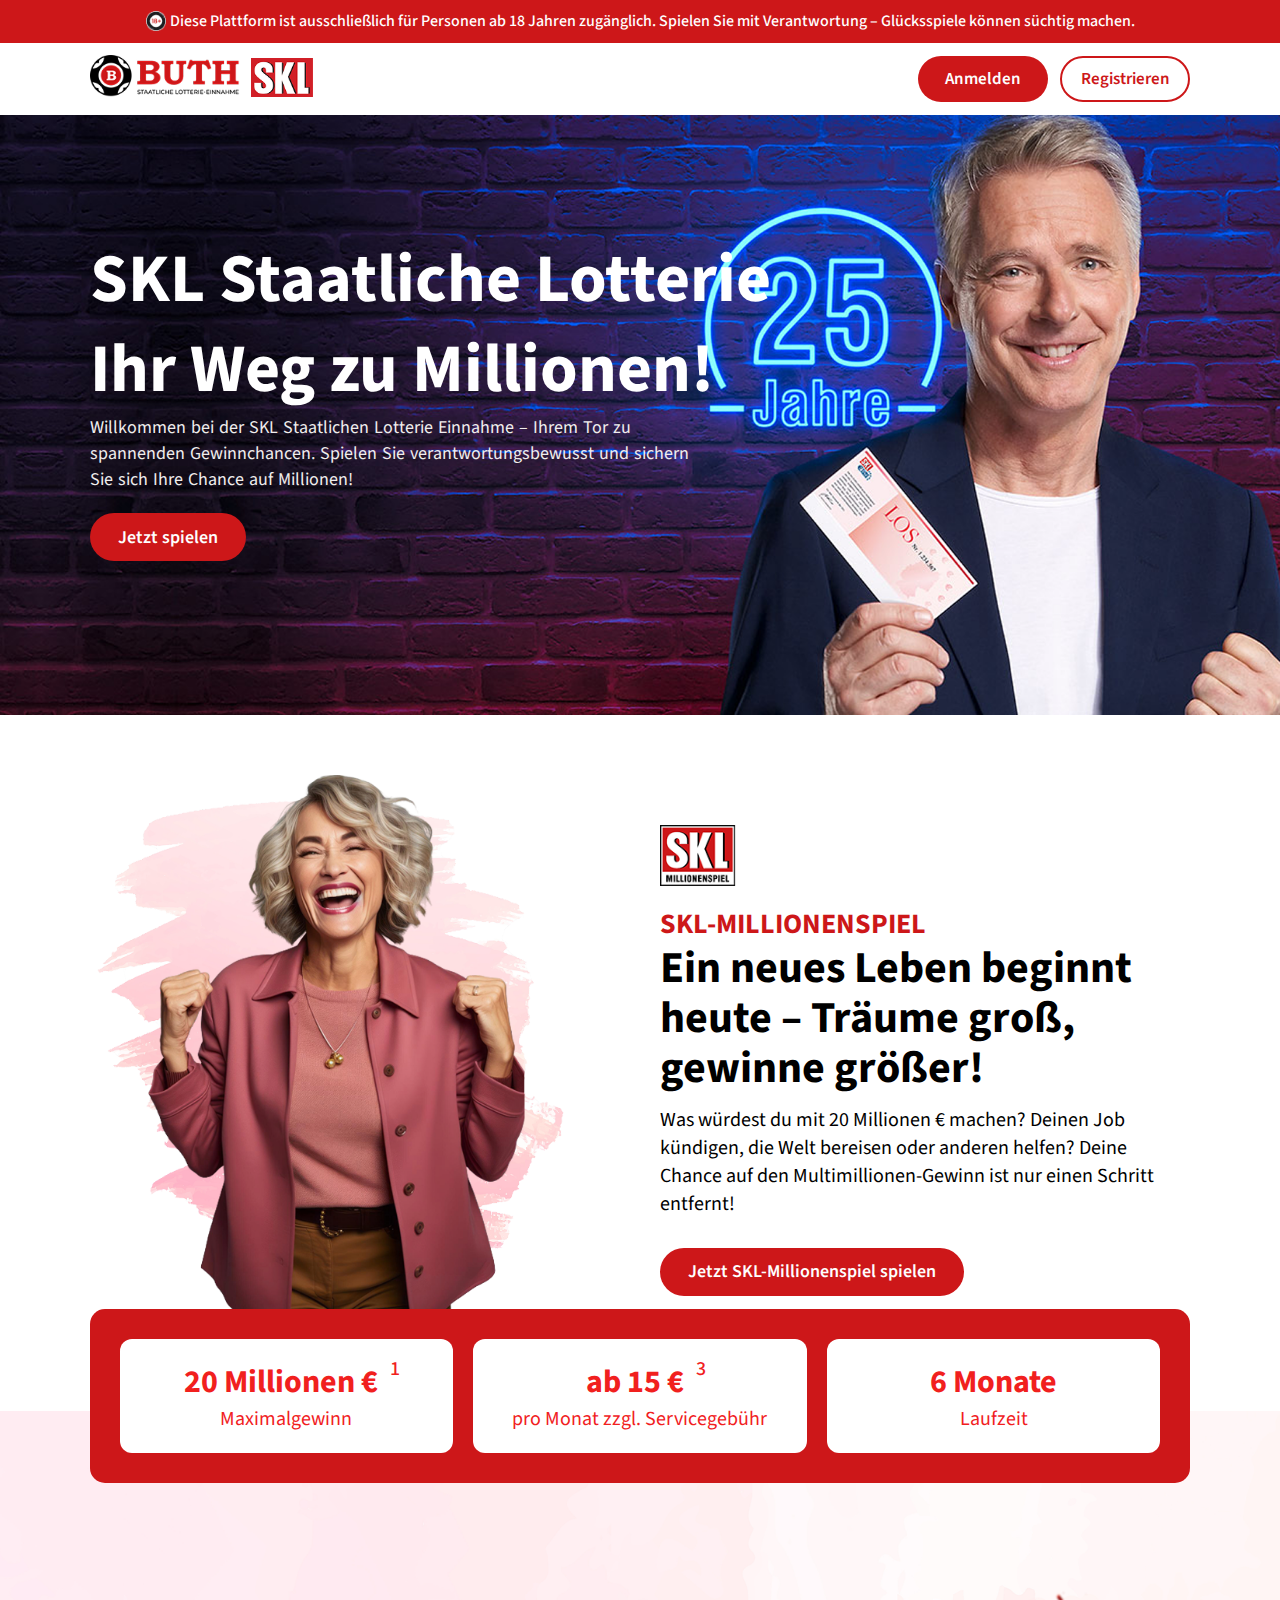
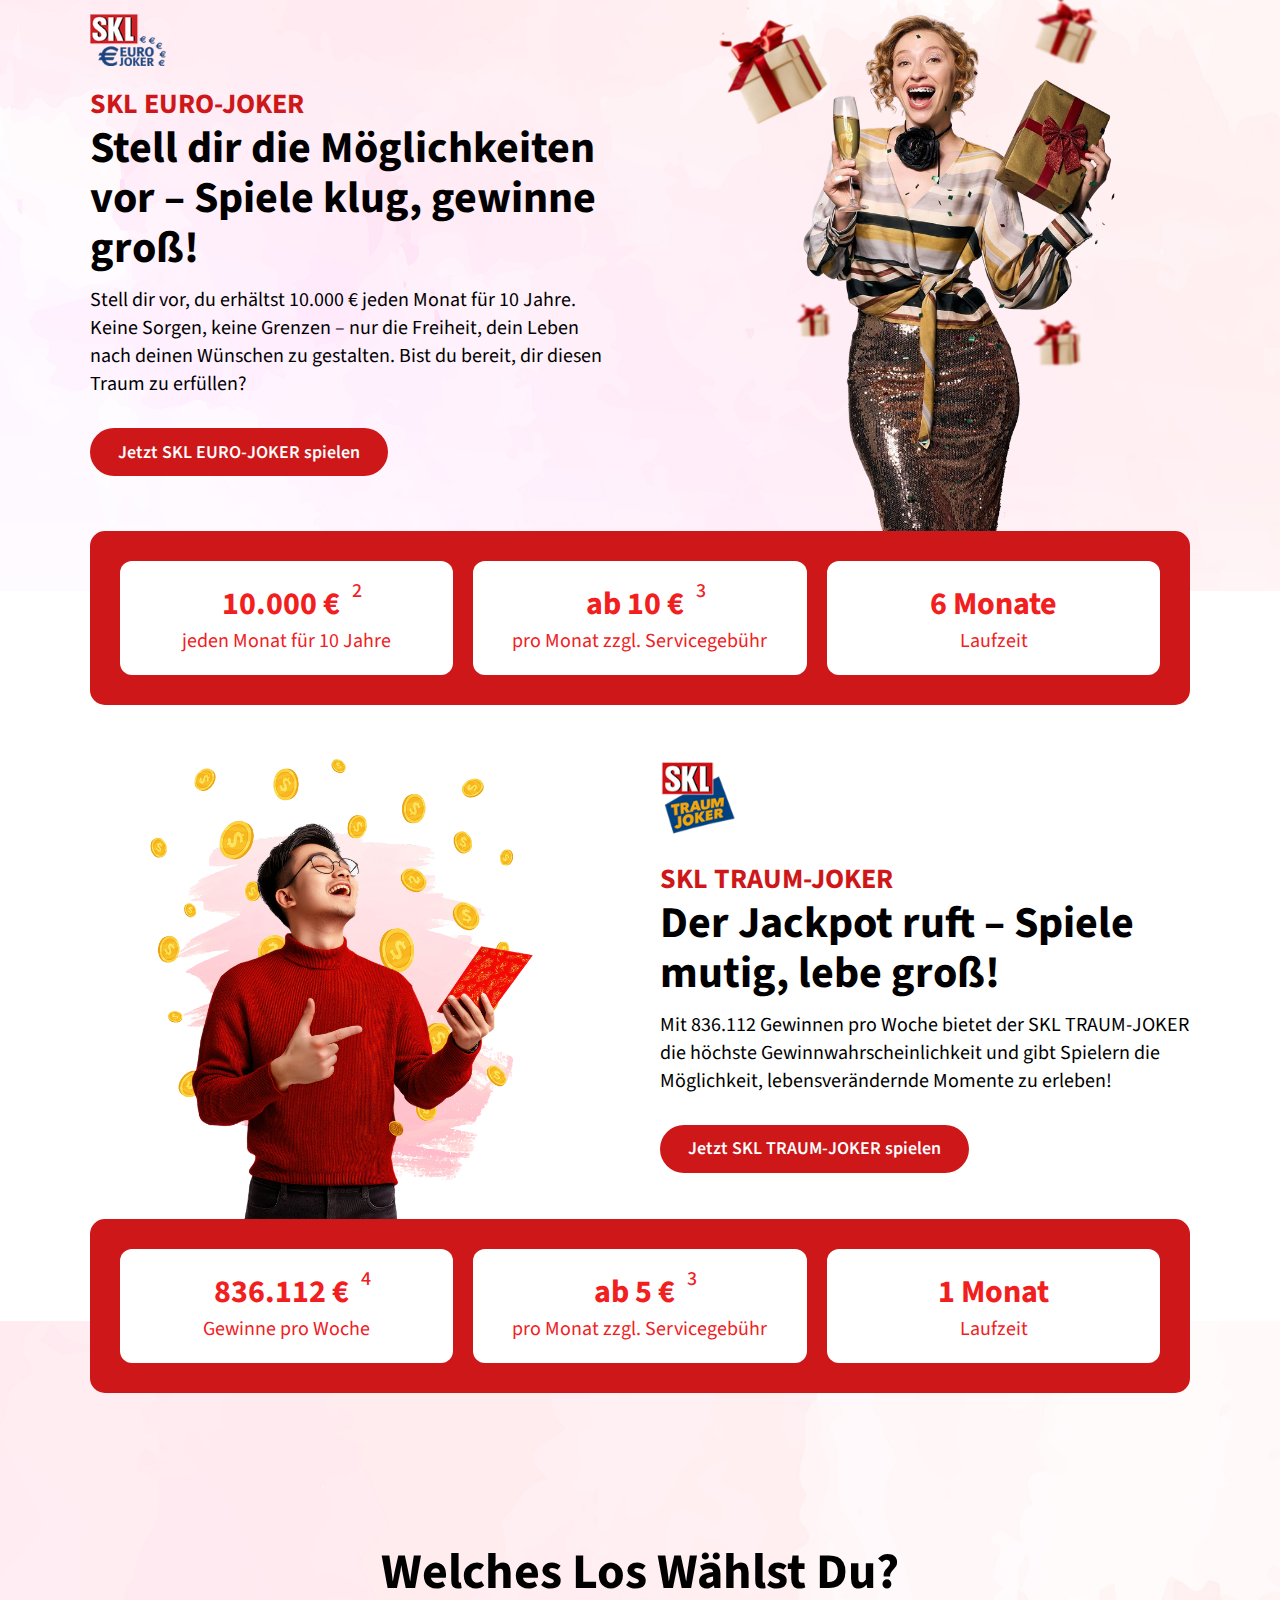
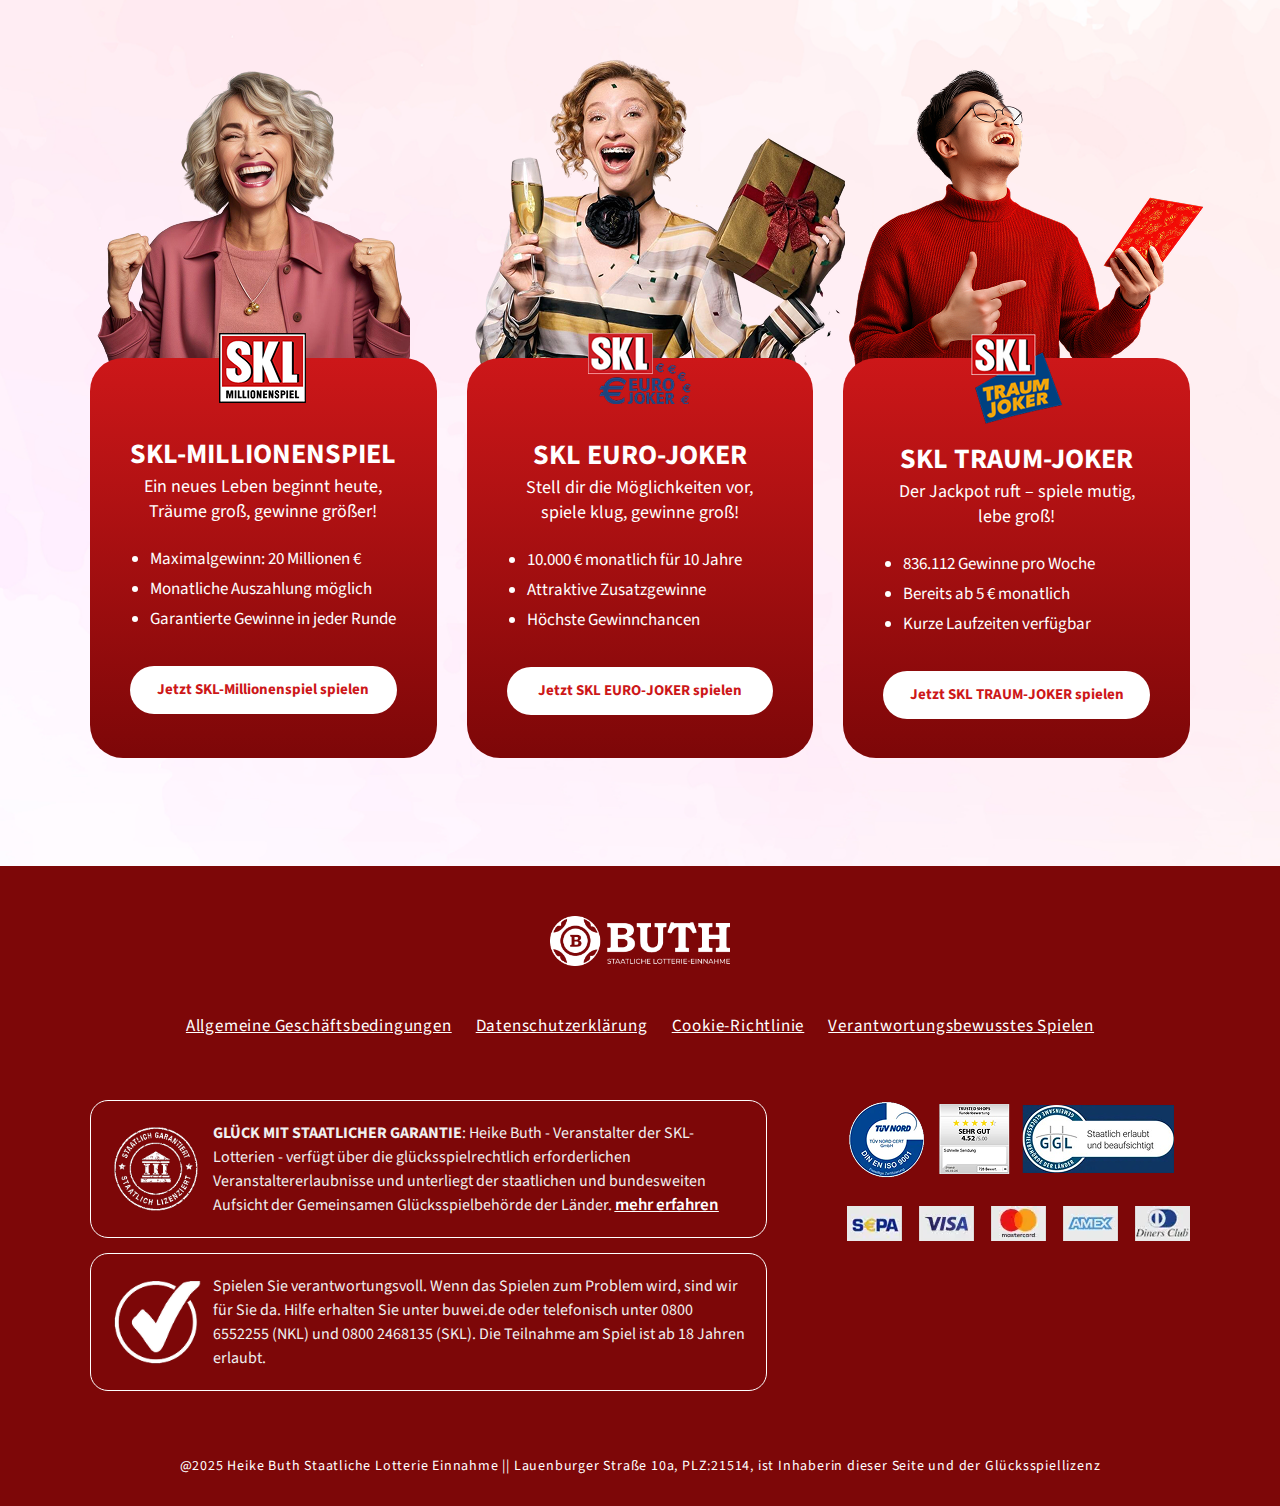
==== commit 4c2c42fc: "updated footer area" ====
--- a/index.html
+++ b/index.html
@@ -1,627 +1,627 @@
 <!DOCTYPE html>
 <html lang="de">
-<head>
-    <meta charset="UTF-8">
-    <meta name="viewport" content="width=device-width, initial-scale=1.0">
-    
-    <title>BUTH SKL Staatliche Lotterie Einnahme</title>
-    <link rel="shortcut icon" href="images/Fav-icon.png" type="image/x-icon">
-    
-    <meta name="description" content="Offizielle SKL Lotterie Einnahme – BUTH SKL bietet Ihnen die besten Gewinnchancen. Spielen Sie sicher und seriös mit der staatlich lizenzierten Lotterie.">
-    <meta name="keywords" content="SKL Lotterie, Staatliche Lotterie, Gewinnspiele, Lotterie Deutschland, SKL Gewinn, Lotterie Teilnahme">
-    <meta name="author" content="BUTH SKL Staatliche Lotterie Einnahme">
-    
-    <meta property="og:title" content="BUTH SKL Staatliche Lotterie Einnahme">
-    <meta property="og:description" content="Spielen Sie mit der offiziellen SKL Lotterie und nutzen Sie Ihre Chance auf hohe Gewinne! Staatlich lizenziert und seriös.">
-    <meta property="og:url" content="https://skl-lotterie-buth.de">
-    <meta property="og:type" content="website">
-    <meta property="og:image" content="https://skl-lotterie-buth.de/images/lotterie-banner.png">
-    
-    <meta name="twitter:card" content="summary_large_image">
-    <meta name="twitter:title" content="BUTH SKL Staatliche Lotterie Einnahme">
-    <meta name="twitter:description" content="Die beste Wahl für SKL Lotterie-Fans – Spielen Sie sicher und gewinnen Sie groß!">
-    <meta name="twitter:image" content="https://skl-lotterie-buth.de/images/lotterie-banner.png">
-    
-    <link rel="canonical" href="https://skl-lotterie-buth.de">
-    
-    <link rel="stylesheet" href="css/style.css">
-    <link rel="stylesheet" href="css/responsive.css">
+    <head>
+        <meta charset="UTF-8">
+        <meta name="viewport" content="width=device-width, initial-scale=1.0">
+        
+        <title>BUTH SKL Staatliche Lotterie Einnahme</title>
+        <link rel="shortcut icon" href="images/Fav-icon.png" type="image/x-icon">
+        
+        <meta name="description" content="Offizielle SKL Lotterie Einnahme – BUTH SKL bietet Ihnen die besten Gewinnchancen. Spielen Sie sicher und seriös mit der staatlich lizenzierten Lotterie.">
+        <meta name="keywords" content="SKL Lotterie, Staatliche Lotterie, Gewinnspiele, Lotterie Deutschland, SKL Gewinn, Lotterie Teilnahme">
+        <meta name="author" content="BUTH SKL Staatliche Lotterie Einnahme">
+        
+        <meta property="og:title" content="BUTH SKL Staatliche Lotterie Einnahme">
+        <meta property="og:description" content="Spielen Sie mit der offiziellen SKL Lotterie und nutzen Sie Ihre Chance auf hohe Gewinne! Staatlich lizenziert und seriös.">
+        <meta property="og:url" content="https://buth-lotto.de">
+        <meta property="og:type" content="website">
+        <meta property="og:image" content="https://buth-lotto.de/images/lotterie-banner.png">
+        
+        <meta name="twitter:card" content="summary_large_image">
+        <meta name="twitter:title" content="BUTH SKL Staatliche Lotterie Einnahme">
+        <meta name="twitter:description" content="Die beste Wahl für SKL Lotterie-Fans – Spielen Sie sicher und gewinnen Sie groß!">
+        <meta name="twitter:image" content="https://buth-lotto.de/images/lotterie-banner.png">
+        
+        <link rel="canonical" href="https://buth-lotto.de">
+        
+        <link rel="stylesheet" href="css/style.css">
+        <link rel="stylesheet" href="css/responsive.css">
 
-    <link rel="preconnect" href="https://fonts.googleapis.com">
-    <link rel="preconnect" href="https://fonts.gstatic.com" crossorigin>
-    <link href="https://fonts.googleapis.com/css2?family=Source+Sans+3:ital,wght@0,200..900;1,200..900&display=swap" rel="stylesheet">
-</head>
+        <link rel="preconnect" href="https://fonts.googleapis.com">
+        <link rel="preconnect" href="https://fonts.gstatic.com" crossorigin>
+        <link href="https://fonts.googleapis.com/css2?family=Source+Sans+3:ital,wght@0,200..900;1,200..900&display=swap" rel="stylesheet">
+    </head>
 
-<body>
-    <header>
-        <div class="skl-disclaimer">
-            <p><img src="images/disclaimer-icon.png" alt="Age Disclaimer">Diese Plattform ist ausschließlich für Personen ab 18 Jahren zugänglich. Spielen Sie mit Verantwortung – Glücksspiele können süchtig machen.</p>
-        </div>
-        <div class="sk-menu-bar">
-            <div class="container">
-                <div class="skl-menu-flex">
-                    <div class="skl-logo">
-                        <a href="/">
-                            <img src="images/buth-skl-logo.png" alt="BUTH SKL Staatliche Lotterie Einnahme Logo">
-                            <img src="images/skl-red-logo.png" alt="Staatliche Lotterie Einnahme Logo" class="skl-header-logo-two">
+    <body>
+        <header>
+            <div class="skl-disclaimer">
+                <p><img src="images/disclaimer-icon.png" alt="Age Disclaimer">Diese Plattform ist ausschließlich für Personen ab 18 Jahren zugänglich. Spielen Sie mit Verantwortung – Glücksspiele können süchtig machen.</p>
+            </div>
+            <div class="sk-menu-bar">
+                <div class="container">
+                    <div class="skl-menu-flex">
+                        <div class="skl-logo">
+                            <a href="/">
+                                <img src="images/buth-skl-logo.png" alt="BUTH SKL Staatliche Lotterie Einnahme Logo">
+                                <img src="images/skl-red-logo.png" alt="Staatliche Lotterie Einnahme Logo" class="skl-header-logo-two">
+                            </a>
+                        </div>
+                        <div class="skl-header-buttons">
+                            <a>
+                                <button class="skl-login-btn" onclick="openLoginPopup()">Anmelden</button>
+                            </a>
+                            <a>
+                                <button class="skl-register-btn" onclick="openRegisterPopup()">Registrieren</button>
+                            </a>                        
+                        </div>
+                        <div class="skl-hamburger" id="hamburger-menu">
+                            <img src="images/toggle-bar.png" alt="">
+                        </div>
+                    </div>
+                </div>
+                <div>
+                    <div id="registerPopup" class="popup-container">
+                        <div class="popup">
+                            <div class="popup-left"></div>
+                            <div class="popup-right">
+                                <span class="close-button" onclick="closeRegisterPopup()">&times;</span>
+                                <div class="popup-logo">
+                                    <img src="images/buth-skl-logo.png" alt="BUTH SKL Staatliche Lotterie Einnahme Logo">
+                                </div>
+                                <h2>Konto Registrieren</h2>
+                                <p>Schließen Sie sich tausenden Nutzern weltweit an</p>
+                                <form id="registerForm">
+                                    <label>Vollständiger Name</label>
+                                    <input type="text" id="fullName" required>
+                    
+                                    <label>E-Mail-Adresse</label>
+                                    <input type="email" id="email" required>
+                    
+                                    <label>Passwort</label>
+                                    <input type="password" id="password" required>
+                                    <p class="password-info">Verwenden Sie mindestens 8 Zeichen mit einer Mischung aus Buchstaben, Zahlen & Symbolen</p>
+                    
+                                    <label>Passwort bestätigen</label>
+                                    <input type="password" id="confirmPassword" required>
+                    
+                                    <div class="ckeckbox-top-area">
+                                        <label class="checkbox-container">
+                                            <input type="checkbox" id="ageConfirm" required> Ich bestätige, dass ich mindestens 18 Jahre alt bin
+                                        </label>
+                                        <label class="checkbox-container">
+                                            <input type="checkbox" id="termsConfirm" required> Ich stimme den Nutzungsbedingungen und der Datenschutzrichtlinie zu
+                                        </label>
+                                    </div>
+                    
+                                    <button type="submit" class="register-btn">JETZT REGISTRIEREN</button>
+                                </form>
+                                <p class="have-account">Sie haben bereits ein Konto? <a href="#" onclick="openLoginPopup()">Einloggen</a></p>
+                            </div>
+                        </div>
+                    </div>
+                    <div id="loginPopup" class="popup-container">
+                        <div class="popup">
+                            <div class="popup-left-login"></div>
+                            <div class="popup-right">
+                                <span class="close-button" onclick="closeLoginPopup()">&times;</span>
+                                <div class="popup-logo">
+                                    <img src="images/buth-skl-logo.png" alt="BUTH SKL Staatliche Lotterie Einnahme Logo">
+                                </div>
+                                <h2>In Ihr Konto einloggen</h2>
+                                <p>Schließen Sie sich tausenden Nutzern weltweit an</p>
+                                <form id="loginForm">
+                                    <label>E-Mail-Adresse</label>
+                                    <input type="email" id="loginEmail" required>
+                    
+                                    <label>Passwort</label>
+                                    <input type="password" id="loginPassword" required>
+                    
+                                    <button type="submit" class="register-btn">LOGIN</button>
+                                </form>
+                                <p class="have-account"><a href="#" onclick="openForgotPasswordPopup()">Passwort vergessen?</a></p>
+                                <p class="have-account">Noch kein Konto? <a href="#" onclick="openRegisterPopup()">Registrieren</a></p>
+                            </div>
+                        </div>
+                    </div>
+                    <div id="forgotPasswordPopup" class="popup-container">
+                        <div class="popup">
+                            <div class="popup-left-login"></div>
+                            <div class="popup-right">
+                                <span class="close-button" onclick="closeForgotPasswordPopup()">&times;</span>
+                                <div class="popup-logo">
+                                    <img src="images/buth-skl-logo.png" alt="BUTH SKL Staatliche Lotterie Einnahme Logo">
+                                </div>
+                                <h2>Passwort Zurücksetzen</h2>
+                                <p>Geben Sie Ihre E-Mail-Adresse ein, um einen Zurücksetzungslink zu erhalten</p>
+                                <form id="forgotPasswordForm">
+                                    <label>E-Mail-Adresse</label>
+                                    <input type="email" id="forgotPasswordEmail" required>
+                    
+                                    <button type="submit" class="register-btn">ZURÜCKSETZUNGS-LINK SENDEN</button>
+                                </form>
+                                <p class="have-account"><a href="#" onclick="openLoginPopup()">Zurück zum Login</a></p>
+                            </div>
+                        </div>
+                    </div>
+                    
+                    <style>
+                        .popup-container {
+                            display: none;
+                            position: fixed;
+                            top: 0;
+                            left: 0;
+                            width: 100%;
+                            height: 100%;
+                            background: rgba(0, 0, 0, 0.829);
+                            justify-content: center;
+                            align-items: center;
+                            z-index: 9999999;
+                        }
+                        .popup {
+                            display: flex;
+                            width: 1150px;
+                            background: #fff;
+                            border-radius: 8px;
+                            overflow: hidden;
+                        }
+                        .popup-left {
+                            width: 50%;
+                            background: url('images/registration-popup-background.png') center/cover;
+                            background-position: center;
+                        }
+                        .popup-left-login {
+                            width: 50%;
+                            background: url('images/login-popup-background.png') center/cover;
+                            min-height: 550px;
+                        }
+                        .popup-right {
+                            width: 50%;
+                            padding: 80px;
+                            text-align: left;
+                            background-image: url('images/pink-background.png');
+                        }
+                        .popup-logo{
+                            text-align: center;
+                        }
+                        .popup-logo > img{
+                            width: 120px;
+                        }
+                        .popup-right h2 {
+                            color: #0C0C0C;
+                            font-size: 30px;
+                            font-weight: 600;
+                            padding-top: 12px;
+                            text-align: center;
+                        }
+                        .popup-right p {
+                            color: #0C0C0C;
+                            font-size: 17px;
+                            font-weight: 400;
+                            padding-bottom: 12px;
+                            text-align: center;
+                        }
+                        p.password-info {
+                            color: #F1201E;
+                            font-size: 10px;
+                            font-style: normal;
+                            font-weight: 500;
+                            line-height: normal;
+                            padding: 0px;
+                            text-align: left;
+                        }
+                        .close-button {
+                            font-size: 32px;
+                            color: #333333;
+                            float: inline-end;
+                            cursor: pointer;
+                            font-weight: 600;
+                            position: relative;
+                            left: 50px;
+                            top: -15px;
+                        }
+                        .close-button:hover {
+                            color: red;
+                        }
+                        form {
+                            display: flex;
+                            flex-direction: column;
+                        }
+                        label {
+                            margin-top: 12px;
+                            color: #0C0C0C;
+                            font-size: 16px;
+                            font-weight: 500;
+                        }
+                        input {
+                            width: 100%;
+                            padding: 6px 8px;
+                            margin-top: 1px;
+                            border-radius: 4px;
+                            background: #ffffff;
+                            border: 1px solid #80808042;
+                            outline: none;
+                            font-size: 16px;
+                        }
+                        label.checkbox-container {
+                            display: flex;
+                            align-items: baseline;
+                            gap: 4px;
+                        }
+                        input[type="checkbox"] {
+                            width: 22px;
+                            position: relative;
+                            top: 2px;
+                        }
+                        .checkbox-container {
+                            color: #0C0C0C;
+                            font-size: 15px;
+                            font-style: normal;
+                            font-weight: 400;
+                            line-height: 20px;
+                        }
+                        .ckeckbox-top-area {
+                            padding-top: 12px;
+                        }
+                        button.register-btn {
+                            border-radius: 35px;
+                            background: #CD1719;
+                            padding: 7px;
+                            margin-top: 15px;
+                            cursor: pointer;
+                            border: none;
+                            color: #FFF;
+                            font-size: 17px;
+                            font-weight: 500;
+                            letter-spacing: 1.15px;
+                            margin-top: 20px;
+                        }
+                        button.register-btn:hover {
+                            background: #bd0e11;;
+                        }
+                        p.have-account {
+                            color: #0C0C0C;
+                            font-size: 16px;
+                            text-align: center;
+                            padding-top: 25px;
+                        }
+                        .have-account > a {
+                            color: #F1201E;
+                            text-decoration: underline;
+                            cursor: pointer;
+                        }
+                        @media (max-width: 768px) {
+                            .popup {
+                                flex-direction: column;
+                                width: 90%;
+                                overflow: scroll;
+                            }
+        
+                            .popup-left,
+                            .popup-left-login {
+                                display: none;
+                            }
+        
+                            .popup-right {
+                                width: 100%;
+                            }
+                            .popup-right h2 {
+                                font-size: 32px;
+                                line-height: normal;
+                                padding-top: 15px;
+                            }
+                            button.register-btn {
+                                margin-top: 10px;
+                            }
+                            p.have-account {
+                                padding: 15px 0px 0px 0px;
+                            }
+                            .popup-right {
+                                padding: 30px 20px;
+                            }
+                            .close-button {
+                                left: 0px;
+                            }
+                        }
+                    </style>
+                    <script>
+                        function openRegisterPopup() {
+                            closeAllPopups();
+                            document.getElementById("registerPopup").style.display = "flex";
+                        }
+                    
+                        function closeRegisterPopup() {
+                            document.getElementById("registerPopup").style.display = "none";
+                        }
+                    
+                        function openLoginPopup() {
+                            closeAllPopups();
+                            document.getElementById("loginPopup").style.display = "flex";
+                        }
+                    
+                        function closeLoginPopup() {
+                            document.getElementById("loginPopup").style.display = "none";
+                        }
+                    
+                        function openForgotPasswordPopup() {
+                            closeAllPopups();
+                            document.getElementById("forgotPasswordPopup").style.display = "flex";
+                        }
+                    
+                        function closeForgotPasswordPopup() {
+                            document.getElementById("forgotPasswordPopup").style.display = "none";
+                        }
+                    
+                        function closeAllPopups() {
+                            document.getElementById("registerPopup").style.display = "none";
+                            document.getElementById("loginPopup").style.display = "none";
+                            document.getElementById("forgotPasswordPopup").style.display = "none";
+                        }
+                    
+                        window.onclick = function(event) {
+                            if (event.target.classList.contains("popup-container")) {
+                                closeAllPopups();
+                            }
+                        };
+                    </script>
+                </div>
+            </div>
+            <div class="skl-mobile-menu" id="mobile-menu">
+                <div class="close-btn" id="close-btn">
+                    <img src="images/close.png" alt="">
+                </div>
+                <a>
+                    <button class="skl-login-btn" onclick="openLoginPopup()">Anmelden</button>
+                </a>
+                <a>
+                    <button class="skl-register-btn" onclick="openRegisterPopup()">Registrieren</button>
+                </a>
+            </div>
+            <div class="skl-hero">
+                <div class="container">
+                    <div class="skl-hero-context">
+                        <h1>SKL Staatliche Lotterie Ihr Weg zu Millionen!</h1>
+                        <p>Willkommen bei der SKL Staatlichen Lotterie Einnahme – Ihrem Tor zu spannenden Gewinnchancen. Spielen Sie verantwortungsbewusst und sichern Sie sich Ihre Chance auf Millionen!</p>
+                        <a>
+                            <button class="skl-hero-btn"  onclick="openRegisterPopup()">Jetzt spielen</button>
                         </a>
                     </div>
-                    <div class="skl-header-buttons">
-                        <a>
-                            <button class="skl-login-btn" onclick="openLoginPopup()">Anmelden</button>
-                        </a>
-                        <a>
-                            <button class="skl-register-btn" onclick="openRegisterPopup()">Registrieren</button>
-                        </a>                        
-                    </div>
-                    <div class="skl-hamburger" id="hamburger-menu">
-                        <img src="images/toggle-bar.png" alt="">
-                    </div>
                 </div>
             </div>
-            <div>
-                <div id="registerPopup" class="popup-container">
-                    <div class="popup">
-                        <div class="popup-left"></div>
-                        <div class="popup-right">
-                            <span class="close-button" onclick="closeRegisterPopup()">&times;</span>
-                            <div class="popup-logo">
-                                <img src="images/buth-skl-logo.png" alt="BUTH SKL Staatliche Lotterie Einnahme Logo">
-                            </div>
-                            <h2>Konto Registrieren</h2>
-                            <p>Schließen Sie sich tausenden Nutzern weltweit an</p>
-                            <form id="registerForm">
-                                <label>Vollständiger Name</label>
-                                <input type="text" id="fullName" required>
-                
-                                <label>E-Mail-Adresse</label>
-                                <input type="email" id="email" required>
-                
-                                <label>Passwort</label>
-                                <input type="password" id="password" required>
-                                <p class="password-info">Verwenden Sie mindestens 8 Zeichen mit einer Mischung aus Buchstaben, Zahlen & Symbolen</p>
-                
-                                <label>Passwort bestätigen</label>
-                                <input type="password" id="confirmPassword" required>
-                
-                                <div class="ckeckbox-top-area">
-                                    <label class="checkbox-container">
-                                        <input type="checkbox" id="ageConfirm" required> Ich bestätige, dass ich mindestens 18 Jahre alt bin
-                                    </label>
-                                    <label class="checkbox-container">
-                                        <input type="checkbox" id="termsConfirm" required> Ich stimme den Nutzungsbedingungen und der Datenschutzrichtlinie zu
-                                    </label>
-                                </div>
-                
-                                <button type="submit" class="register-btn">JETZT REGISTRIEREN</button>
-                            </form>
-                            <p class="have-account">Sie haben bereits ein Konto? <a href="#" onclick="openLoginPopup()">Einloggen</a></p>
-                        </div>
-                    </div>
-                </div>
-                <div id="loginPopup" class="popup-container">
-                    <div class="popup">
-                        <div class="popup-left-login"></div>
-                        <div class="popup-right">
-                            <span class="close-button" onclick="closeLoginPopup()">&times;</span>
-                            <div class="popup-logo">
-                                <img src="images/buth-skl-logo.png" alt="BUTH SKL Staatliche Lotterie Einnahme Logo">
-                            </div>
-                            <h2>In Ihr Konto einloggen</h2>
-                            <p>Schließen Sie sich tausenden Nutzern weltweit an</p>
-                            <form id="loginForm">
-                                <label>E-Mail-Adresse</label>
-                                <input type="email" id="loginEmail" required>
-                
-                                <label>Passwort</label>
-                                <input type="password" id="loginPassword" required>
-                
-                                <button type="submit" class="register-btn">LOGIN</button>
-                            </form>
-                            <p class="have-account"><a href="#" onclick="openForgotPasswordPopup()">Passwort vergessen?</a></p>
-                            <p class="have-account">Noch kein Konto? <a href="#" onclick="openRegisterPopup()">Registrieren</a></p>
-                        </div>
-                    </div>
-                </div>
-                <div id="forgotPasswordPopup" class="popup-container">
-                    <div class="popup">
-                        <div class="popup-left-login"></div>
-                        <div class="popup-right">
-                            <span class="close-button" onclick="closeForgotPasswordPopup()">&times;</span>
-                            <div class="popup-logo">
-                                <img src="images/buth-skl-logo.png" alt="BUTH SKL Staatliche Lotterie Einnahme Logo">
-                            </div>
-                            <h2>Passwort Zurücksetzen</h2>
-                            <p>Geben Sie Ihre E-Mail-Adresse ein, um einen Zurücksetzungslink zu erhalten</p>
-                            <form id="forgotPasswordForm">
-                                <label>E-Mail-Adresse</label>
-                                <input type="email" id="forgotPasswordEmail" required>
-                
-                                <button type="submit" class="register-btn">ZURÜCKSETZUNGS-LINK SENDEN</button>
-                            </form>
-                            <p class="have-account"><a href="#" onclick="openLoginPopup()">Zurück zum Login</a></p>
-                        </div>
-                    </div>
-                </div>
-                
-                <style>
-                    .popup-container {
-                        display: none;
-                        position: fixed;
-                        top: 0;
-                        left: 0;
-                        width: 100%;
-                        height: 100%;
-                        background: rgba(0, 0, 0, 0.829);
-                        justify-content: center;
-                        align-items: center;
-                        z-index: 9999999;
-                    }
-                    .popup {
-                        display: flex;
-                        width: 1150px;
-                        background: #fff;
-                        border-radius: 8px;
-                        overflow: hidden;
-                    }
-                    .popup-left {
-                        width: 50%;
-                        background: url('images/registration-popup-background.png') center/cover;
-                        background-position: center;
-                    }
-                    .popup-left-login {
-                        width: 50%;
-                        background: url('images/login-popup-background.png') center/cover;
-                        min-height: 550px;
-                    }
-                    .popup-right {
-                        width: 50%;
-                        padding: 80px;
-                        text-align: left;
-                        background-image: url('images/pink-background.png');
-                    }
-                    .popup-logo{
-                        text-align: center;
-                    }
-                    .popup-logo > img{
-                        width: 120px;
-                    }
-                    .popup-right h2 {
-                        color: #0C0C0C;
-                        font-size: 30px;
-                        font-weight: 600;
-                        padding-top: 12px;
-                        text-align: center;
-                    }
-                    .popup-right p {
-                        color: #0C0C0C;
-                        font-size: 17px;
-                        font-weight: 400;
-                        padding-bottom: 12px;
-                        text-align: center;
-                    }
-                    p.password-info {
-                        color: #F1201E;
-                        font-size: 10px;
-                        font-style: normal;
-                        font-weight: 500;
-                        line-height: normal;
-                        padding: 0px;
-                        text-align: left;
-                    }
-                    .close-button {
-                        font-size: 32px;
-                        color: #333333;
-                        float: inline-end;
-                        cursor: pointer;
-                        font-weight: 600;
-                        position: relative;
-                        left: 50px;
-                        top: -15px;
-                    }
-                    .close-button:hover {
-                        color: red;
-                    }
-                    form {
-                        display: flex;
-                        flex-direction: column;
-                    }
-                    label {
-                        margin-top: 12px;
-                        color: #0C0C0C;
-                        font-size: 16px;
-                        font-weight: 500;
-                    }
-                    input {
-                        width: 100%;
-                        padding: 6px 8px;
-                        margin-top: 1px;
-                        border-radius: 4px;
-                        background: #ffffff;
-                        border: 1px solid #80808042;
-                        outline: none;
-                        font-size: 16px;
-                    }
-                    label.checkbox-container {
-                        display: flex;
-                        align-items: baseline;
-                        gap: 4px;
-                    }
-                    input[type="checkbox"] {
-                        width: 22px;
-                        position: relative;
-                        top: 2px;
-                    }
-                    .checkbox-container {
-                        color: #0C0C0C;
-                        font-size: 15px;
-                        font-style: normal;
-                        font-weight: 400;
-                        line-height: 20px;
-                    }
-                    .ckeckbox-top-area {
-                        padding-top: 12px;
-                    }
-                    button.register-btn {
-                        border-radius: 35px;
-                        background: #CD1719;
-                        padding: 7px;
-                        margin-top: 15px;
-                        cursor: pointer;
-                        border: none;
-                        color: #FFF;
-                        font-size: 17px;
-                        font-weight: 500;
-                        letter-spacing: 1.15px;
-                        margin-top: 20px;
-                    }
-                    button.register-btn:hover {
-                        background: #bd0e11;;
-                    }
-                    p.have-account {
-                        color: #0C0C0C;
-                        font-size: 16px;
-                        text-align: center;
-                        padding-top: 25px;
-                    }
-                    .have-account > a {
-                        color: #F1201E;
-                        text-decoration: underline;
-                        cursor: pointer;
-                    }
-                    @media (max-width: 768px) {
-                        .popup {
-                            flex-direction: column;
-                            width: 90%;
-                            overflow: scroll;
-                        }
-    
-                        .popup-left,
-                        .popup-left-login {
-                            display: none;
-                        }
-    
-                        .popup-right {
-                            width: 100%;
-                        }
-                        .popup-right h2 {
-                            font-size: 32px;
-                            line-height: normal;
-                            padding-top: 15px;
-                        }
-                        button.register-btn {
-                            margin-top: 10px;
-                        }
-                        p.have-account {
-                            padding: 15px 0px 0px 0px;
-                        }
-                        .popup-right {
-                            padding: 30px 20px;
-                        }
-                        .close-button {
-                            left: 0px;
-                        }
-                    }
-                </style>
-                <script>
-                    function openRegisterPopup() {
-                        closeAllPopups();
-                        document.getElementById("registerPopup").style.display = "flex";
-                    }
-                
-                    function closeRegisterPopup() {
-                        document.getElementById("registerPopup").style.display = "none";
-                    }
-                
-                    function openLoginPopup() {
-                        closeAllPopups();
-                        document.getElementById("loginPopup").style.display = "flex";
-                    }
-                
-                    function closeLoginPopup() {
-                        document.getElementById("loginPopup").style.display = "none";
-                    }
-                
-                    function openForgotPasswordPopup() {
-                        closeAllPopups();
-                        document.getElementById("forgotPasswordPopup").style.display = "flex";
-                    }
-                
-                    function closeForgotPasswordPopup() {
-                        document.getElementById("forgotPasswordPopup").style.display = "none";
-                    }
-                
-                    function closeAllPopups() {
-                        document.getElementById("registerPopup").style.display = "none";
-                        document.getElementById("loginPopup").style.display = "none";
-                        document.getElementById("forgotPasswordPopup").style.display = "none";
-                    }
-                
-                    window.onclick = function(event) {
-                        if (event.target.classList.contains("popup-container")) {
-                            closeAllPopups();
-                        }
-                    };
-                </script>
-            </div>
-        </div>
-        <div class="skl-mobile-menu" id="mobile-menu">
-            <div class="close-btn" id="close-btn">
-                <img src="images/close.png" alt="">
-            </div>
-            <a>
-                <button class="skl-login-btn" onclick="openLoginPopup()">Anmelden</button>
-            </a>
-            <a>
-                <button class="skl-register-btn" onclick="openRegisterPopup()">Registrieren</button>
-            </a>
-        </div>
-        <div class="skl-hero">
-            <div class="container">
-                <div class="skl-hero-context">
-                    <h1>SKL Staatliche Lotterie Ihr Weg zu Millionen!</h1>
-                    <p>Willkommen bei der SKL Staatlichen Lotterie Einnahme – Ihrem Tor zu spannenden Gewinnchancen. Spielen Sie verantwortungsbewusst und sichern Sie sich Ihre Chance auf Millionen!</p>
-                    <a>
-                        <button class="skl-hero-btn"  onclick="openRegisterPopup()">Jetzt spielen</button>
-                    </a>
-                </div>
-            </div>
-        </div>
-    </header>
-    <main>
-        <section class="skl-about-section">
-            <div class="container">
-                <div class="skl-about-flex">
-                    <div class="skl-flex-img">
-                        <img src="images/skl-millionenspiel.png" alt="SKL Millionenspiel Lottery Promotion">
-                    </div>
-                    <div class="skl-about-context">
-                        <img src="images/logo-skl-millionenspiel.png" alt="SKL Millionenspiel Logo">
-                        <h3>SKL-Millionenspiel</h3>
-                        <h2>Ein neues Leben beginnt heute – Träume groß, gewinne größer!</h2>
-                        <p>Was würdest du mit 20 Millionen € machen? Deinen Job kündigen, die Welt bereisen oder anderen helfen? Deine Chance auf den Multimillionen-Gewinn ist nur einen Schritt entfernt!</p>
-                        <a>
-                            <button class="skl-hero-btn" onclick="openRegisterPopup()">Jetzt SKL-Millionenspiel spielen</button>
-                        </a>
-                    </div>
-                </div>
-                <div class="skl-about-card-flex">
-                    <div class="skl-about-card">
-                        <h4>20 Millionen €<sup>1</sup></h4>
-                        <p>Maximalgewinn</p>
-                    </div>
-                    <div class="skl-about-card">
-                        <h4>ab 15 €<sup>3</sup></h4>
-                        <p>pro Monat zzgl. Servicegebühr</p>
-                    </div>
-                    <div class="skl-about-card">
-                        <h4>6 Monate</h4>
-                        <p>Laufzeit</p>
-                    </div>
-                </div>
-            </div>
-        </section>
-        <section class="skl-about-middle-section">
-            <div class="container">
-                <div class="skl-about-flex skl-m-flex">
-                    <div class="skl-about-context">
-                        <img src="images/logo-skl-eurojoker.png" alt="SKL Euro-Joker Logo">
-                        <h3>SKL EURO-JOKER</h3>
-                        <h2>Stell dir die Möglichkeiten vor – Spiele klug, gewinne groß!</h2>
-                        <p>Stell dir vor, du erhältst 10.000 € jeden Monat für 10 Jahre. Keine Sorgen, keine Grenzen – nur die Freiheit, dein Leben nach deinen Wünschen zu gestalten. Bist du bereit, dir diesen Traum zu erfüllen?</p>
-                        <a>
-                            <button class="skl-hero-btn" onclick="openRegisterPopup()">Jetzt SKL EURO-JOKER spielen</button>
-                        </a>
-                    </div>
-                    <div class="skl-flex-img">
-                        <img src="images/skl-eurojoker.png" alt="SKL Euro-Joker Lottery Promotion">
-                    </div>
-                </div>
-                <div class="skl-about-card-flex">
-                    <div class="skl-about-card">
-                        <h4>10.000 €<sup>2</sup></h4>
-                        <p>jeden Monat für 10 Jahre</p>
-                    </div>
-                    <div class="skl-about-card">
-                        <h4>ab 10 €<sup>3</sup></h4>
-                        <p>pro Monat zzgl. Servicegebühr</p>
-                    </div>
-                    <div class="skl-about-card">
-                        <h4>6 Monate</h4>
-                        <p>Laufzeit</p>
-                    </div>
-                </div>
-            </div>
-        </section>
-        <section class="skl-about-bottom-section">
-            <div class="container">
-                <div class="skl-about-flex">
-                    <div class="skl-flex-img">
-                        <img src="images/skl-traum-joker-men.png" alt="SKL Traum-Joker Lottery Promotion">
-                    </div>
-                    <div class="skl-about-context">
-                        <img src="images/skl-traum-joker.png" alt="SKL Traum-Joker Logo">
-                        <h3>SKL TRAUM-JOKER</h3>
-                        <h2>Der Jackpot ruft – Spiele mutig, lebe groß!</h2>
-                        <p>Mit 836.112 Gewinnen pro Woche bietet der SKL TRAUM-JOKER die höchste Gewinnwahrscheinlichkeit und gibt Spielern die Möglichkeit, lebensverändernde Momente zu erleben!</p>
-                        <a>
-                            <button class="skl-hero-btn" onclick="openRegisterPopup()">Jetzt SKL TRAUM-JOKER spielen</button>
-                        </a>
-                    </div>
-                </div>
-                <div class="skl-about-card-flex">
-                    <div class="skl-about-card">
-                        <h4>836.112 €<sup>4</sup></h4>
-                        <p>Gewinne pro Woche</p>
-                    </div>
-                    <div class="skl-about-card">
-                        <h4>ab 5 €<sup>3</sup></h4>
-                        <p>pro Monat zzgl. Servicegebühr</p>
-                    </div>
-                    <div class="skl-about-card">
-                        <h4>1 Monat</h4>
-                        <p>Laufzeit</p>
-                    </div>
-                </div>
-            </div>
-        </section>
-        <section class="skl-choose-section">
-            <div class="container">
-                <div class="skl-choose-title">
-                    <h2>Welches Los wählst du?</h2>
-                </div>
-                <div class="skl-choose-grid">
-                    <div class="skl-choose-card">
-                        <div class="skl-card-top-img">
-                            <img src="images/Bonus-offer-card-01.png" alt="Bonusangebot SKL Millionenspiel">
-                        </div>
-                        <div class="skl-bonus-context">
+        </header>
+        <main>
+            <section class="skl-about-section">
+                <div class="container">
+                    <div class="skl-about-flex">
+                        <div class="skl-flex-img">
+                            <img src="images/skl-millionenspiel.png" alt="SKL Millionenspiel Lottery Promotion">
+                        </div>
+                        <div class="skl-about-context">
                             <img src="images/logo-skl-millionenspiel.png" alt="SKL Millionenspiel Logo">
                             <h3>SKL-Millionenspiel</h3>
-                            <h4>Ein neues Leben beginnt heute,  
-                                Träume groß, gewinne größer!</h4>
-                            <ul>
-                                <li>Maximalgewinn: 20 Millionen €</li>
-                                <li>Monatliche Auszahlung möglich</li>
-                                <li>Garantierte Gewinne in jeder Runde</li>
-                            </ul>
+                            <h2>Ein neues Leben beginnt heute – Träume groß, gewinne größer!</h2>
+                            <p>Was würdest du mit 20 Millionen € machen? Deinen Job kündigen, die Welt bereisen oder anderen helfen? Deine Chance auf den Multimillionen-Gewinn ist nur einen Schritt entfernt!</p>
                             <a>
-                                <button class="bonus-card-offer-btn"  onclick="openRegisterPopup()">Jetzt SKL-Millionenspiel spielen</button>
+                                <button class="skl-hero-btn" onclick="openRegisterPopup()">Jetzt SKL-Millionenspiel spielen</button>
                             </a>
                         </div>
                     </div>
-                    <div class="skl-choose-card">
-                        <div class="skl-card-top-img">
-                            <img src="images/Bonus-offer-card-02.png" alt="Bonusangebot SKL Euro-Joker">
-                        </div>
-                        <div class="skl-bonus-context">
+                    <div class="skl-about-card-flex">
+                        <div class="skl-about-card">
+                            <h4>20 Millionen €<sup>1</sup></h4>
+                            <p>Maximalgewinn</p>
+                        </div>
+                        <div class="skl-about-card">
+                            <h4>ab 15 €<sup>3</sup></h4>
+                            <p>pro Monat zzgl. Servicegebühr</p>
+                        </div>
+                        <div class="skl-about-card">
+                            <h4>6 Monate</h4>
+                            <p>Laufzeit</p>
+                        </div>
+                    </div>
+                </div>
+            </section>
+            <section class="skl-about-middle-section">
+                <div class="container">
+                    <div class="skl-about-flex skl-m-flex">
+                        <div class="skl-about-context">
                             <img src="images/logo-skl-eurojoker.png" alt="SKL Euro-Joker Logo">
                             <h3>SKL EURO-JOKER</h3>
-                            <h4>Stell dir die Möglichkeiten vor,  
-                                spiele klug, gewinne groß!</h4>
-                            <ul>
-                                <li>10.000 € monatlich für 10 Jahre</li>
-                                <li>Attraktive Zusatzgewinne</li>
-                                <li>Höchste Gewinnchancen</li>
-                            </ul>
+                            <h2>Stell dir die Möglichkeiten vor – Spiele klug, gewinne groß!</h2>
+                            <p>Stell dir vor, du erhältst 10.000 € jeden Monat für 10 Jahre. Keine Sorgen, keine Grenzen – nur die Freiheit, dein Leben nach deinen Wünschen zu gestalten. Bist du bereit, dir diesen Traum zu erfüllen?</p>
                             <a>
-                                <button class="bonus-card-offer-btn" onclick="openRegisterPopup()">Jetzt SKL EURO-JOKER spielen</button>
+                                <button class="skl-hero-btn" onclick="openRegisterPopup()">Jetzt SKL EURO-JOKER spielen</button>
                             </a>
                         </div>
-                    </div>
-                    <div class="skl-choose-card">
-                        <div class="skl-card-top-img">
-                            <img src="images/Bonus-offer-card-03.png" alt="Bonusangebot SKL Traum-Joker">
-                        </div>
-                        <div class="skl-bonus-context">
-                            <img src="images/skl-traum-joker.png" alt="SKL Traum-Joker Logo" class="t-img">
+                        <div class="skl-flex-img">
+                            <img src="images/skl-eurojoker.png" alt="SKL Euro-Joker Lottery Promotion">
+                        </div>
+                    </div>
+                    <div class="skl-about-card-flex">
+                        <div class="skl-about-card">
+                            <h4>10.000 €<sup>2</sup></h4>
+                            <p>jeden Monat für 10 Jahre</p>
+                        </div>
+                        <div class="skl-about-card">
+                            <h4>ab 10 €<sup>3</sup></h4>
+                            <p>pro Monat zzgl. Servicegebühr</p>
+                        </div>
+                        <div class="skl-about-card">
+                            <h4>6 Monate</h4>
+                            <p>Laufzeit</p>
+                        </div>
+                    </div>
+                </div>
+            </section>
+            <section class="skl-about-bottom-section">
+                <div class="container">
+                    <div class="skl-about-flex">
+                        <div class="skl-flex-img">
+                            <img src="images/skl-traum-joker-men.png" alt="SKL Traum-Joker Lottery Promotion">
+                        </div>
+                        <div class="skl-about-context">
+                            <img src="images/skl-traum-joker.png" alt="SKL Traum-Joker Logo">
                             <h3>SKL TRAUM-JOKER</h3>
-                            <h4>Der Jackpot ruft –  
-                                spiele mutig, lebe groß!</h4>
-                            <ul>
-                                <li>836.112 Gewinne pro Woche</li>
-                                <li>Bereits ab 5 € monatlich</li>
-                                <li>Kurze Laufzeiten verfügbar</li>
-                            </ul>
+                            <h2>Der Jackpot ruft – Spiele mutig, lebe groß!</h2>
+                            <p>Mit 836.112 Gewinnen pro Woche bietet der SKL TRAUM-JOKER die höchste Gewinnwahrscheinlichkeit und gibt Spielern die Möglichkeit, lebensverändernde Momente zu erleben!</p>
                             <a>
-                                <button class="bonus-card-offer-btn" onclick="openRegisterPopup()">Jetzt SKL TRAUM-JOKER spielen</button>
+                                <button class="skl-hero-btn" onclick="openRegisterPopup()">Jetzt SKL TRAUM-JOKER spielen</button>
                             </a>
                         </div>
                     </div>
-                </div>
-            </div>
-        </section>
-    </main>
-    <footer>
-        <div class="container">
-            <div class="footer-logo">
-                <a href="/">
-                    <img src="images/BUTH-Light-LOGO.png" alt="BUTH Logo">
-                </a>
-            </div>
-            <div class="skl-links">
-                <ul>
-                    <li>
-                        <a href="terms.html">Allgemeine Geschäftsbedingungen</a>
-                    </li>
-                    <li>
-                        <a href="privacy.html">Datenschutzerklärung</a>
-                    </li>
-                    <li>
-                        <a href="cookie.html">Cookie-Richtlinie</a>
-                    </li>
-                    <li>
-                        <a href="responsible-gaming.html">Verantwortungsbewusstes Spielen</a>
-                    </li>
-                </ul>
-            </div>
-            <div class="footer-brands-flex">
-                <div class="footer-brand-context">
+                    <div class="skl-about-card-flex">
+                        <div class="skl-about-card">
+                            <h4>836.112 €<sup>4</sup></h4>
+                            <p>Gewinne pro Woche</p>
+                        </div>
+                        <div class="skl-about-card">
+                            <h4>ab 5 €<sup>3</sup></h4>
+                            <p>pro Monat zzgl. Servicegebühr</p>
+                        </div>
+                        <div class="skl-about-card">
+                            <h4>1 Monat</h4>
+                            <p>Laufzeit</p>
+                        </div>
+                    </div>
+                </div>
+            </section>
+            <section class="skl-choose-section">
+                <div class="container">
+                    <div class="skl-choose-title">
+                        <h2>Welches Los wählst du?</h2>
+                    </div>
+                    <div class="skl-choose-grid">
+                        <div class="skl-choose-card">
+                            <div class="skl-card-top-img">
+                                <img src="images/Bonus-offer-card-01.png" alt="Bonusangebot SKL Millionenspiel">
+                            </div>
+                            <div class="skl-bonus-context">
+                                <img src="images/logo-skl-millionenspiel.png" alt="SKL Millionenspiel Logo">
+                                <h3>SKL-Millionenspiel</h3>
+                                <h4>Ein neues Leben beginnt heute,  
+                                    Träume groß, gewinne größer!</h4>
+                                <ul>
+                                    <li>Maximalgewinn: 20 Millionen €</li>
+                                    <li>Monatliche Auszahlung möglich</li>
+                                    <li>Garantierte Gewinne in jeder Runde</li>
+                                </ul>
+                                <a>
+                                    <button class="bonus-card-offer-btn"  onclick="openRegisterPopup()">Jetzt SKL-Millionenspiel spielen</button>
+                                </a>
+                            </div>
+                        </div>
+                        <div class="skl-choose-card">
+                            <div class="skl-card-top-img">
+                                <img src="images/Bonus-offer-card-02.png" alt="Bonusangebot SKL Euro-Joker">
+                            </div>
+                            <div class="skl-bonus-context">
+                                <img src="images/logo-skl-eurojoker.png" alt="SKL Euro-Joker Logo">
+                                <h3>SKL EURO-JOKER</h3>
+                                <h4>Stell dir die Möglichkeiten vor,  
+                                    spiele klug, gewinne groß!</h4>
+                                <ul>
+                                    <li>10.000 € monatlich für 10 Jahre</li>
+                                    <li>Attraktive Zusatzgewinne</li>
+                                    <li>Höchste Gewinnchancen</li>
+                                </ul>
+                                <a>
+                                    <button class="bonus-card-offer-btn" onclick="openRegisterPopup()">Jetzt SKL EURO-JOKER spielen</button>
+                                </a>
+                            </div>
+                        </div>
+                        <div class="skl-choose-card">
+                            <div class="skl-card-top-img">
+                                <img src="images/Bonus-offer-card-03.png" alt="Bonusangebot SKL Traum-Joker">
+                            </div>
+                            <div class="skl-bonus-context">
+                                <img src="images/skl-traum-joker.png" alt="SKL Traum-Joker Logo" class="t-img">
+                                <h3>SKL TRAUM-JOKER</h3>
+                                <h4>Der Jackpot ruft –  
+                                    spiele mutig, lebe groß!</h4>
+                                <ul>
+                                    <li>836.112 Gewinne pro Woche</li>
+                                    <li>Bereits ab 5 € monatlich</li>
+                                    <li>Kurze Laufzeiten verfügbar</li>
+                                </ul>
+                                <a>
+                                    <button class="bonus-card-offer-btn" onclick="openRegisterPopup()">Jetzt SKL TRAUM-JOKER spielen</button>
+                                </a>
+                            </div>
+                        </div>
+                    </div>
+                </div>
+            </section>
+        </main>
+        <footer>
+            <div class="container">
+                <div class="footer-logo">
+                    <a href="/">
+                        <img src="images/BUTH-Light-LOGO.png" alt="BUTH Logo">
+                    </a>
+                </div>
+                <div class="skl-links">
                     <ul>
                         <li>
-                            <img src="images/verantwortung-footer-img.png" alt="">
-                            <p>Glück mit staatlicher Garantie. Die GKL Gemeinsame Klassenlotterie der Länder – Veranstalter der NKL und SKL Lotterien – sowie die Staatliche Lotterie Einnahme Neugebauer OHG besitzen die gemäß Glücksspielrecht erforderlichen Veranstalter- und Vermittlerlizenzen und unterliegen der staatlichen und nationalen Aufsicht durch die Gemeinsame Glücksspielbehörde der Länder. Weitere Informationen</p>
+                            <a href="terms.html">Allgemeine Geschäftsbedingungen</a>
                         </li>
                         <li>
-                            <img src="images/verantwortung-footer-img-2.png" alt="">
-                            <p>Spielen Sie verantwortungsvoll. Wenn das Spielen zum Problem wird, sind wir für Sie da. Hilfe erhalten Sie unter buwei.de oder telefonisch unter 0800 6552255 (NKL) und 0800 2468135 (SKL). Die Teilnahme am Spiel ist ab 18 Jahren erlaubt.</p>
+                            <a href="privacy.html">Datenschutzerklärung</a>
+                        </li>
+                        <li>
+                            <a href="cookie.html">Cookie-Richtlinie</a>
+                        </li>
+                        <li>
+                            <a href="responsible-gaming.html">Verantwortungsbewusstes Spielen</a>
                         </li>
                     </ul>
                 </div>
-                <div class="brand-logos-flex">
-                    <ul>
-                        <li>
-                            <a href="https://www.tuev-nord.de/de/unternehmen" target="_blank">
-                                <img src="images/tuev.png" alt="tuev">
-                            </a>
-                        </li>
-                        <li>
-                            <img src="images/X5B281EB3EE2067BF488AF7C42019A7A.png">
-                        </li>
-                        <li>
-                            <a href="https://gluecksspiel-behoerde.de/de/" target="_blank">
-                                <img src="images/ggl-siegel.png" alt="GGL">
-                            </a>
-                        </li>
-                    </ul>
-                    <div>
-                        <img src="images/payment.png" alt="Zahlungen">
-                    </div>
+                <div class="footer-brands-flex">
+                    <div class="footer-brand-context">
+                        <ul>
+                            <li>
+                                <img src="images/verantwortung-footer-img.png" alt="">
+                                <p><strong>GLÜCK MIT STAATLICHER GARANTIE</strong>: Heike Buth - Veranstalter der SKL-Lotterien - verfügt über die glücksspielrechtlich erforderlichen Veranstaltererlaubnisse und unterliegt der staatlichen und bundesweiten Aufsicht der Gemeinsamen Glücksspielbehörde der Länder. <a href="https://www.gluecksspiel-behoerde.de" target="_blank"><u>mehr erfahren</u></a></p>
+                            </li>
+                            <li>
+                                <img src="images/verantwortung-footer-img-2.png" alt="">
+                                <p>Spielen Sie verantwortungsvoll. Wenn das Spielen zum Problem wird, sind wir für Sie da. Hilfe erhalten Sie unter buwei.de oder telefonisch unter 0800 6552255 (NKL) und 0800 2468135 (SKL). Die Teilnahme am Spiel ist ab 18 Jahren erlaubt.</p>
+                            </li>
+                        </ul>
+                    </div>
+                    <div class="brand-logos-flex">
+                        <ul>
+                            <li>
+                                <a href="https://www.tuev-nord.de/de/unternehmen" target="_blank">
+                                    <img src="images/tuev.png" alt="tuev">
+                                </a>
+                            </li>
+                            <li>
+                                <img src="images/X5B281EB3EE2067BF488AF7C42019A7A.png">
+                            </li>
+                            <li>
+                                <a href="https://gluecksspiel-behoerde.de/de/" target="_blank">
+                                    <img src="images/ggl-siegel.png" alt="GGL">
+                                </a>
+                            </li>
+                        </ul>
+                        <div>
+                            <img src="images/payment.png" alt="Zahlungen">
+                        </div>
+                    </div>
+                </div>
+                <div class="skl-copyright">
+                    <p>@2025 Heike Buth Staatliche Lotterie Einnahme || Lauenburger Straße 10a, PLZ:21514, ist Inhaberin dieser Seite und der Glücksspiellizenz</p>
                 </div>
             </div>
-            <div class="skl-copyright">
-                <p>@2025 BUTH Staatliche Lotterie Einnahme || Alle Rechte vorbehalten</p>
-            </div>
-        </div>
-    </footer>
-    <script>
-       document.getElementById('hamburger-menu').addEventListener('click', function() {
-            document.getElementById('mobile-menu').classList.toggle('active');
-        });
+        </footer>
+        <script>
+        document.getElementById('hamburger-menu').addEventListener('click', function() {
+                document.getElementById('mobile-menu').classList.toggle('active');
+            });
 
-        document.getElementById('close-btn').addEventListener('click', function() {
-            document.getElementById('mobile-menu').classList.remove('active');
-        });
-    </script>
-</body>
+            document.getElementById('close-btn').addEventListener('click', function() {
+                document.getElementById('mobile-menu').classList.remove('active');
+            });
+        </script>
+    </body>
 </html>--- a/css/style.css
+++ b/css/style.css
@@ -477,12 +477,17 @@
     border: 1px solid #FEFEFE;
     margin-bottom: 15px;
     padding: 20px;
-    color: #FFF;
+    color: #f0f0f0;
     font-family: "Source Sans 3";
     font-size: 16px;
     font-style: normal;
     font-weight: 400;
     line-height: 24px; 
+}
+.footer-brand-context > ul > li > p > a{
+    color: #ffffff;
+    font-weight: 600;
+    font-size: 17px;
 }
 .footer-brand-context > ul > li > img{
     width: 90px;
--- a/css/responsive.css
+++ b/css/responsive.css
@@ -123,6 +123,9 @@
         font-size: 18px;
         line-height: 26px;
         padding-bottom: 30px;
+    }
+    .skl-bonus-context {
+        height: auto;
     }
 }
 @media only screen and (max-width: 868px) and (min-width: 768px) {
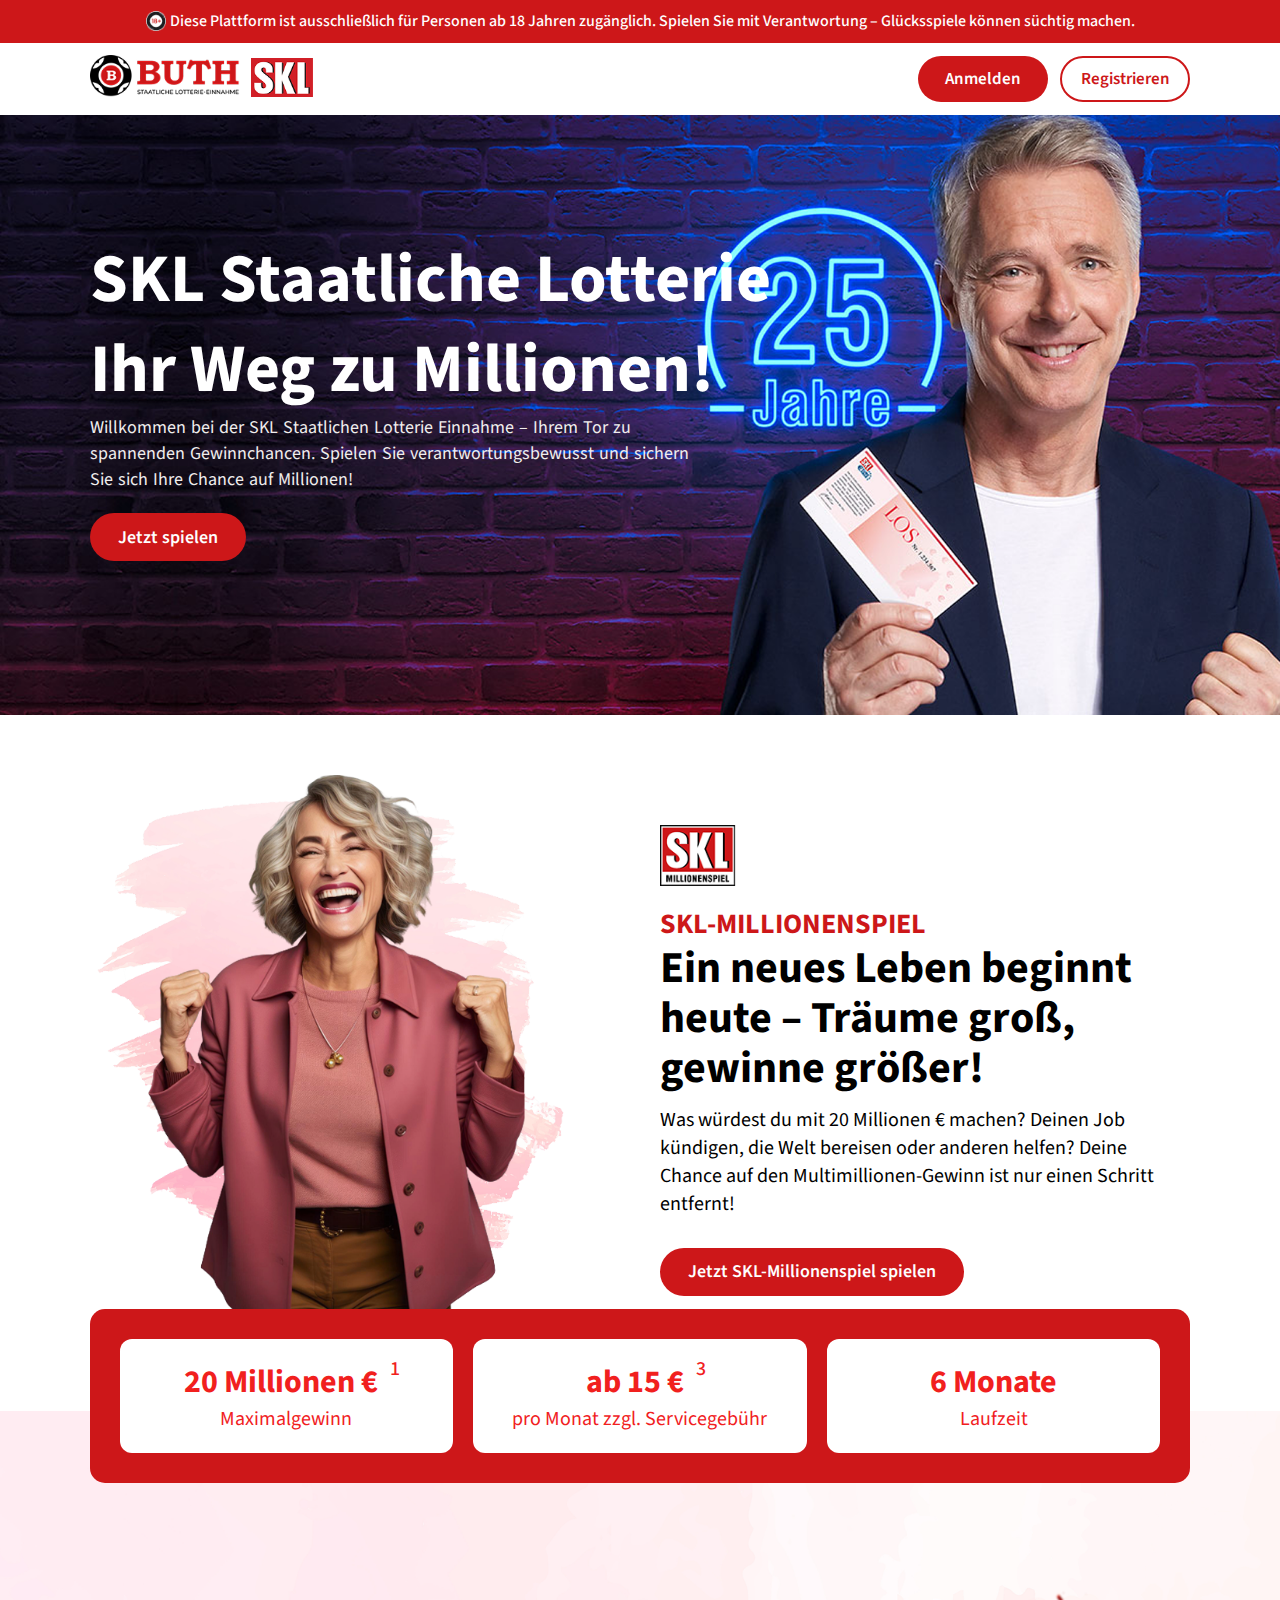
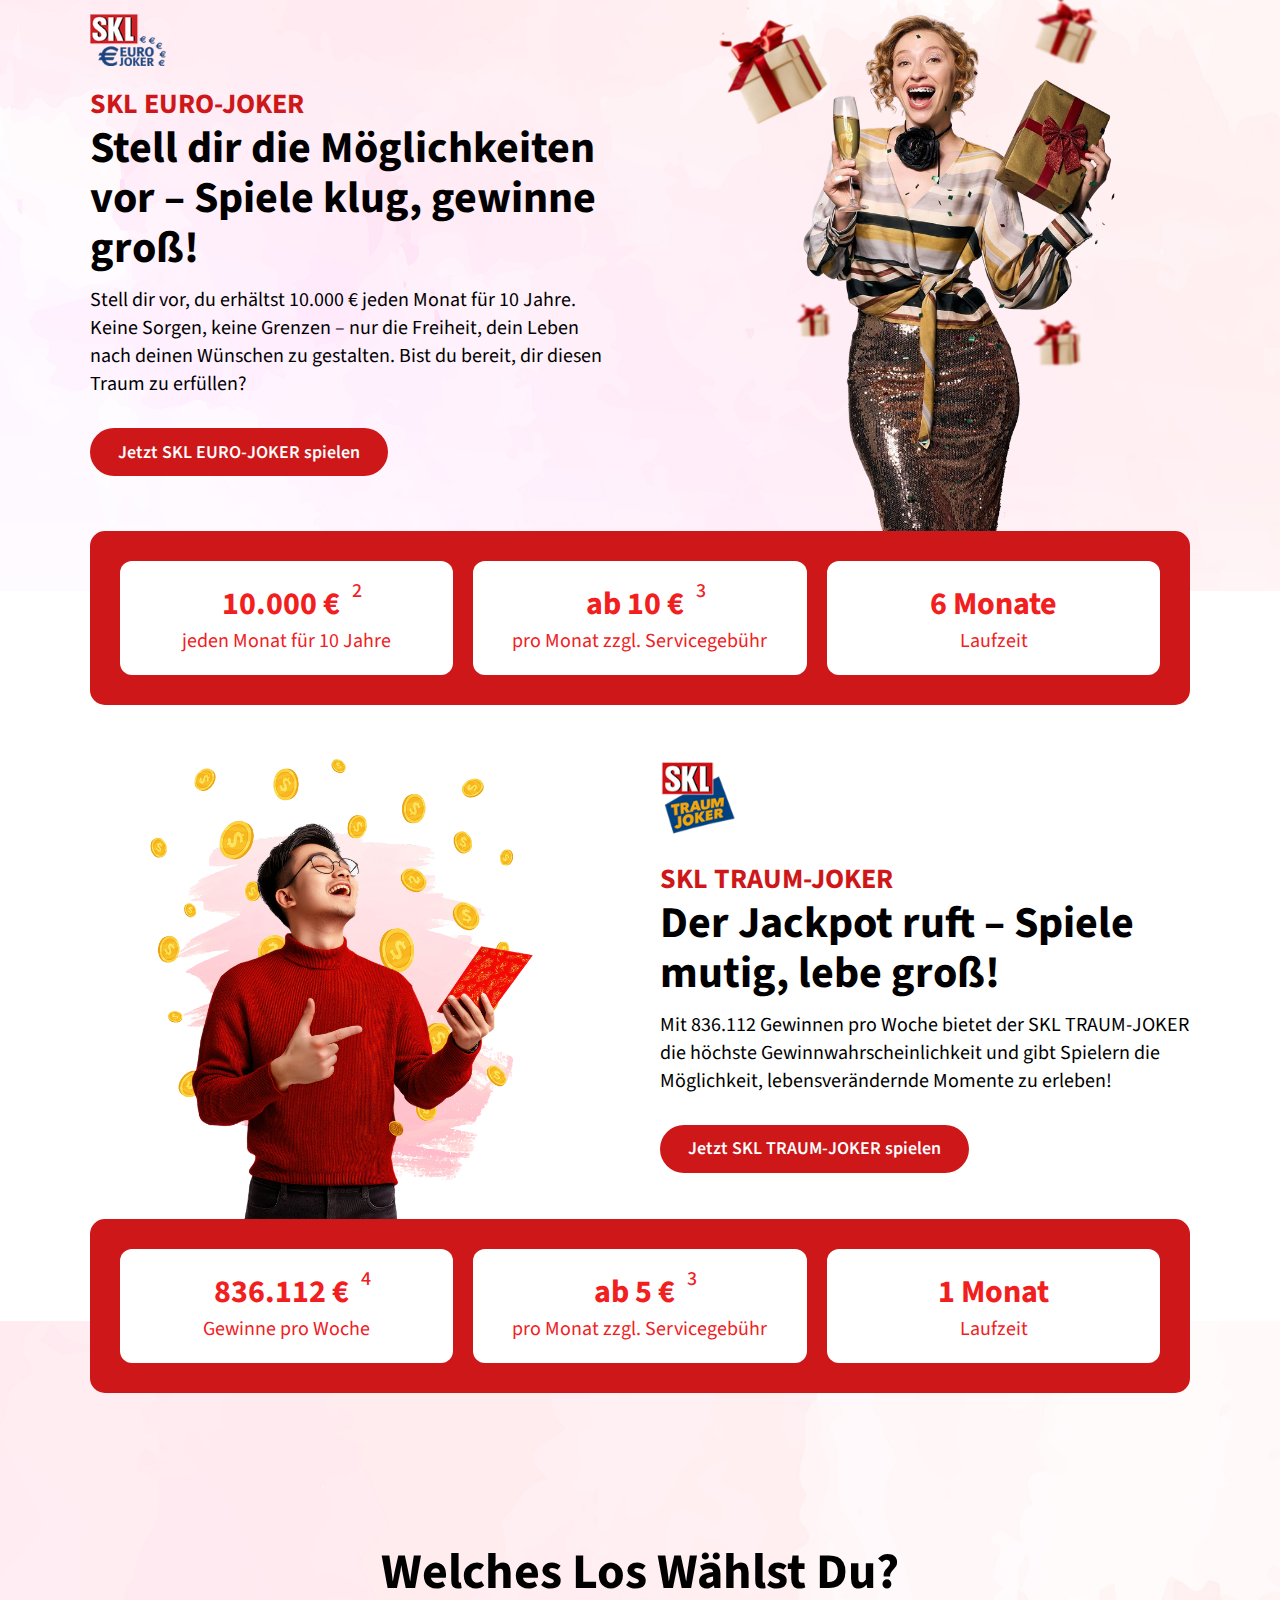
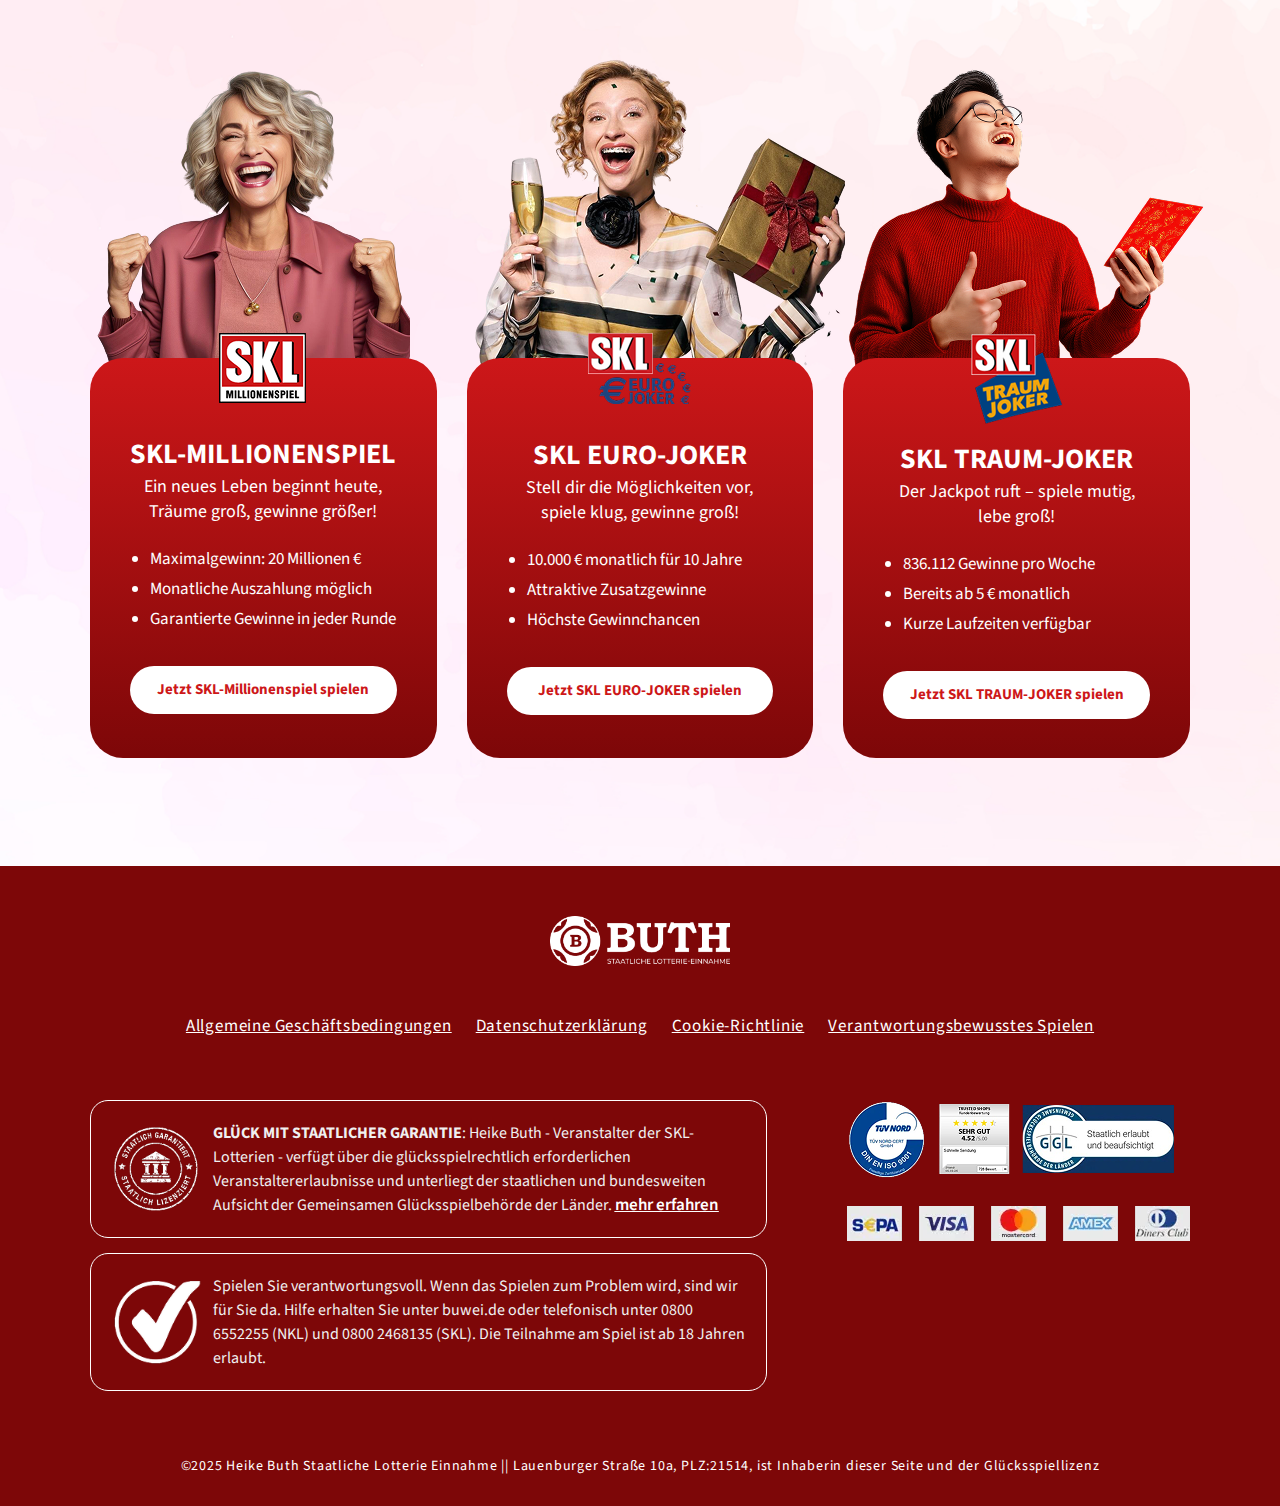
==== commit da703297: "copyright icon change" ====
--- a/index.html
+++ b/index.html
@@ -610,7 +610,7 @@
                     </div>
                 </div>
                 <div class="skl-copyright">
-                    <p>@2025 Heike Buth Staatliche Lotterie Einnahme || Lauenburger Straße 10a, PLZ:21514, ist Inhaberin dieser Seite und der Glücksspiellizenz</p>
+                    <p>©2025 Heike Buth Staatliche Lotterie Einnahme || Lauenburger Straße 10a, PLZ:21514, ist Inhaberin dieser Seite und der Glücksspiellizenz</p>
                 </div>
             </div>
         </footer>
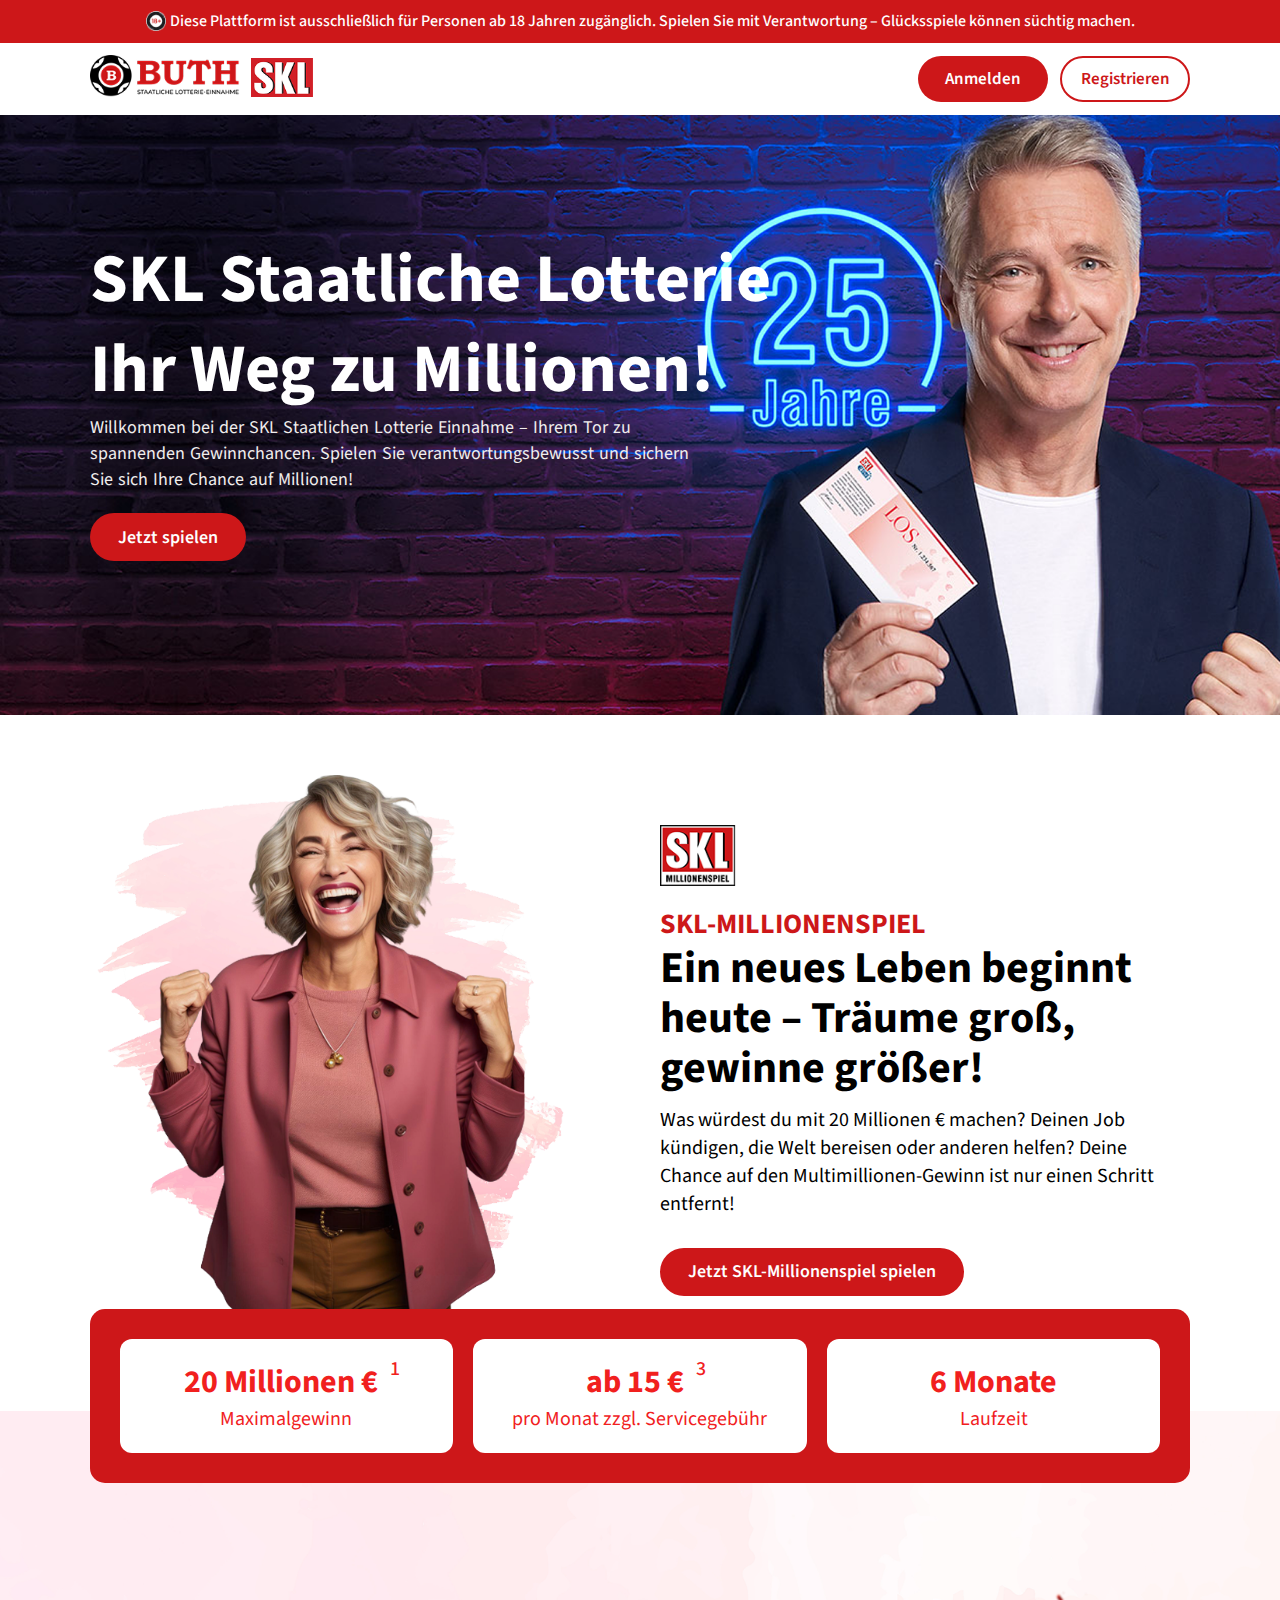
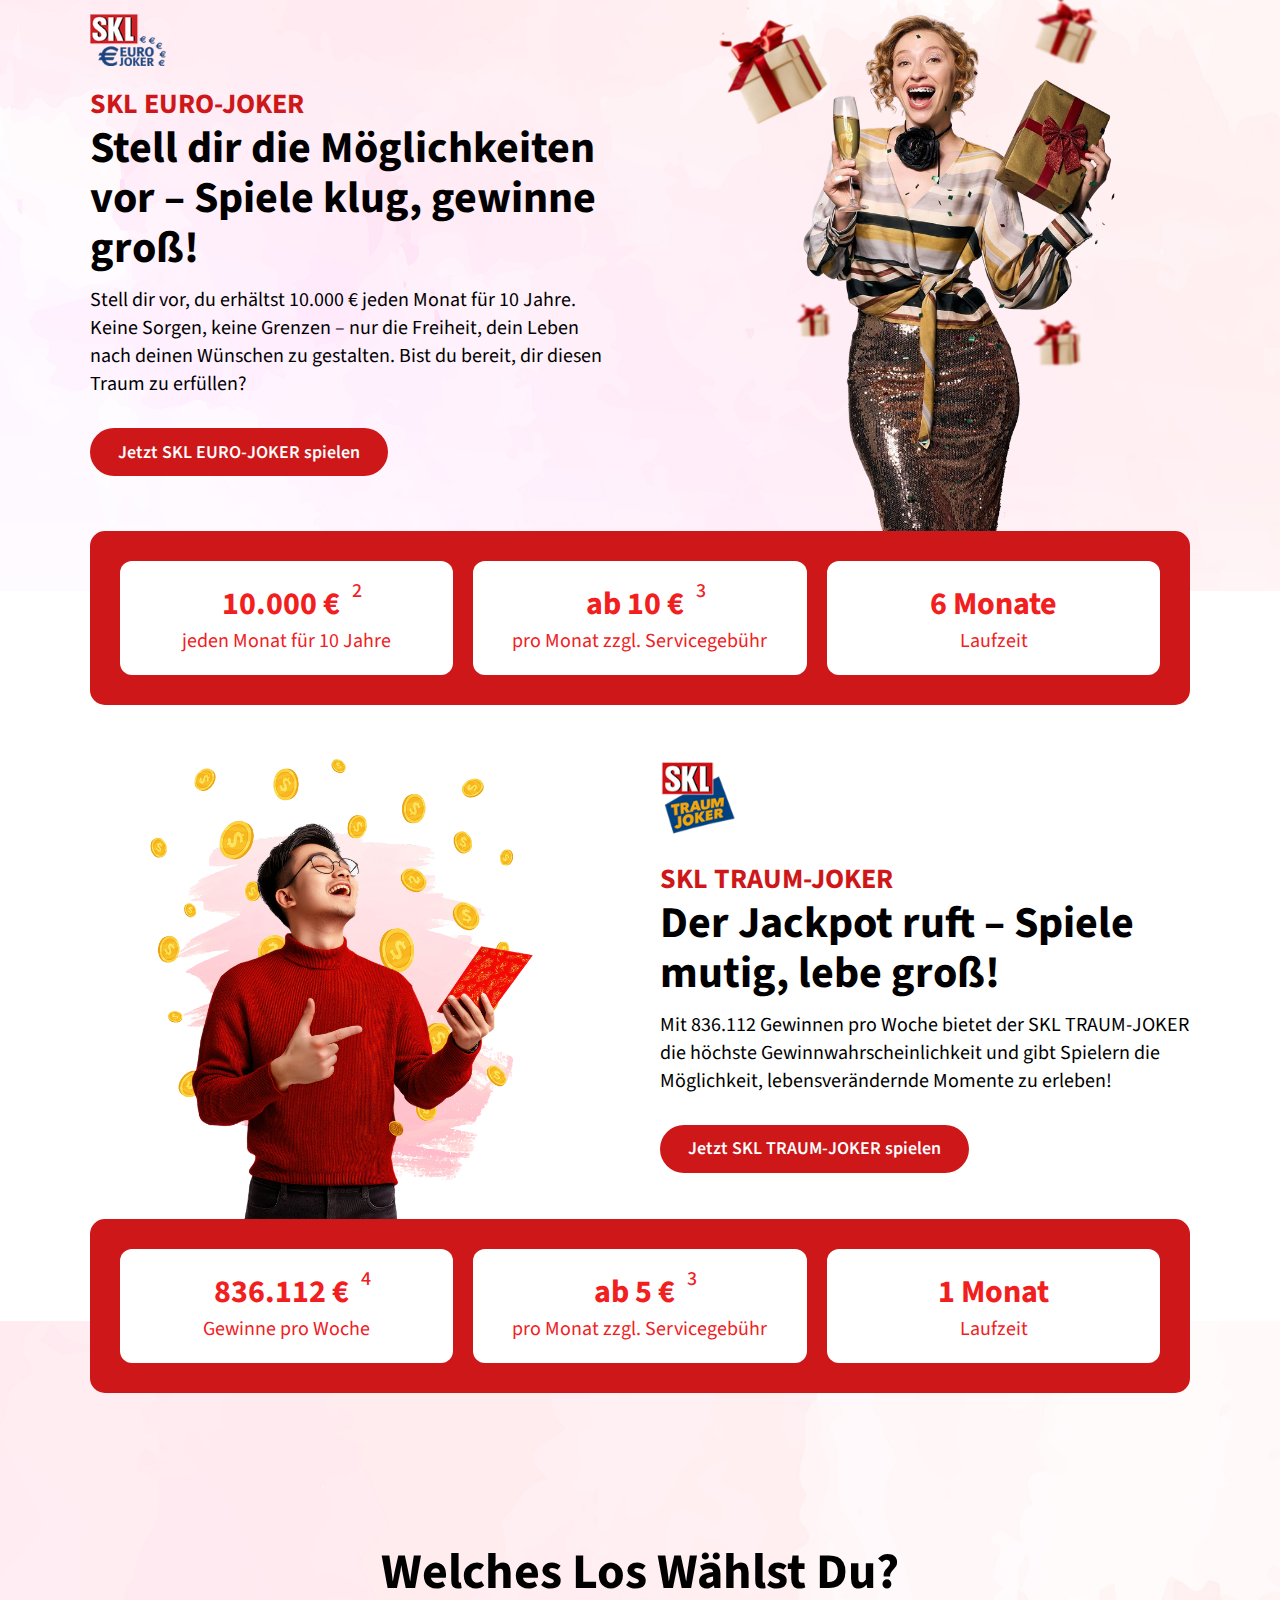
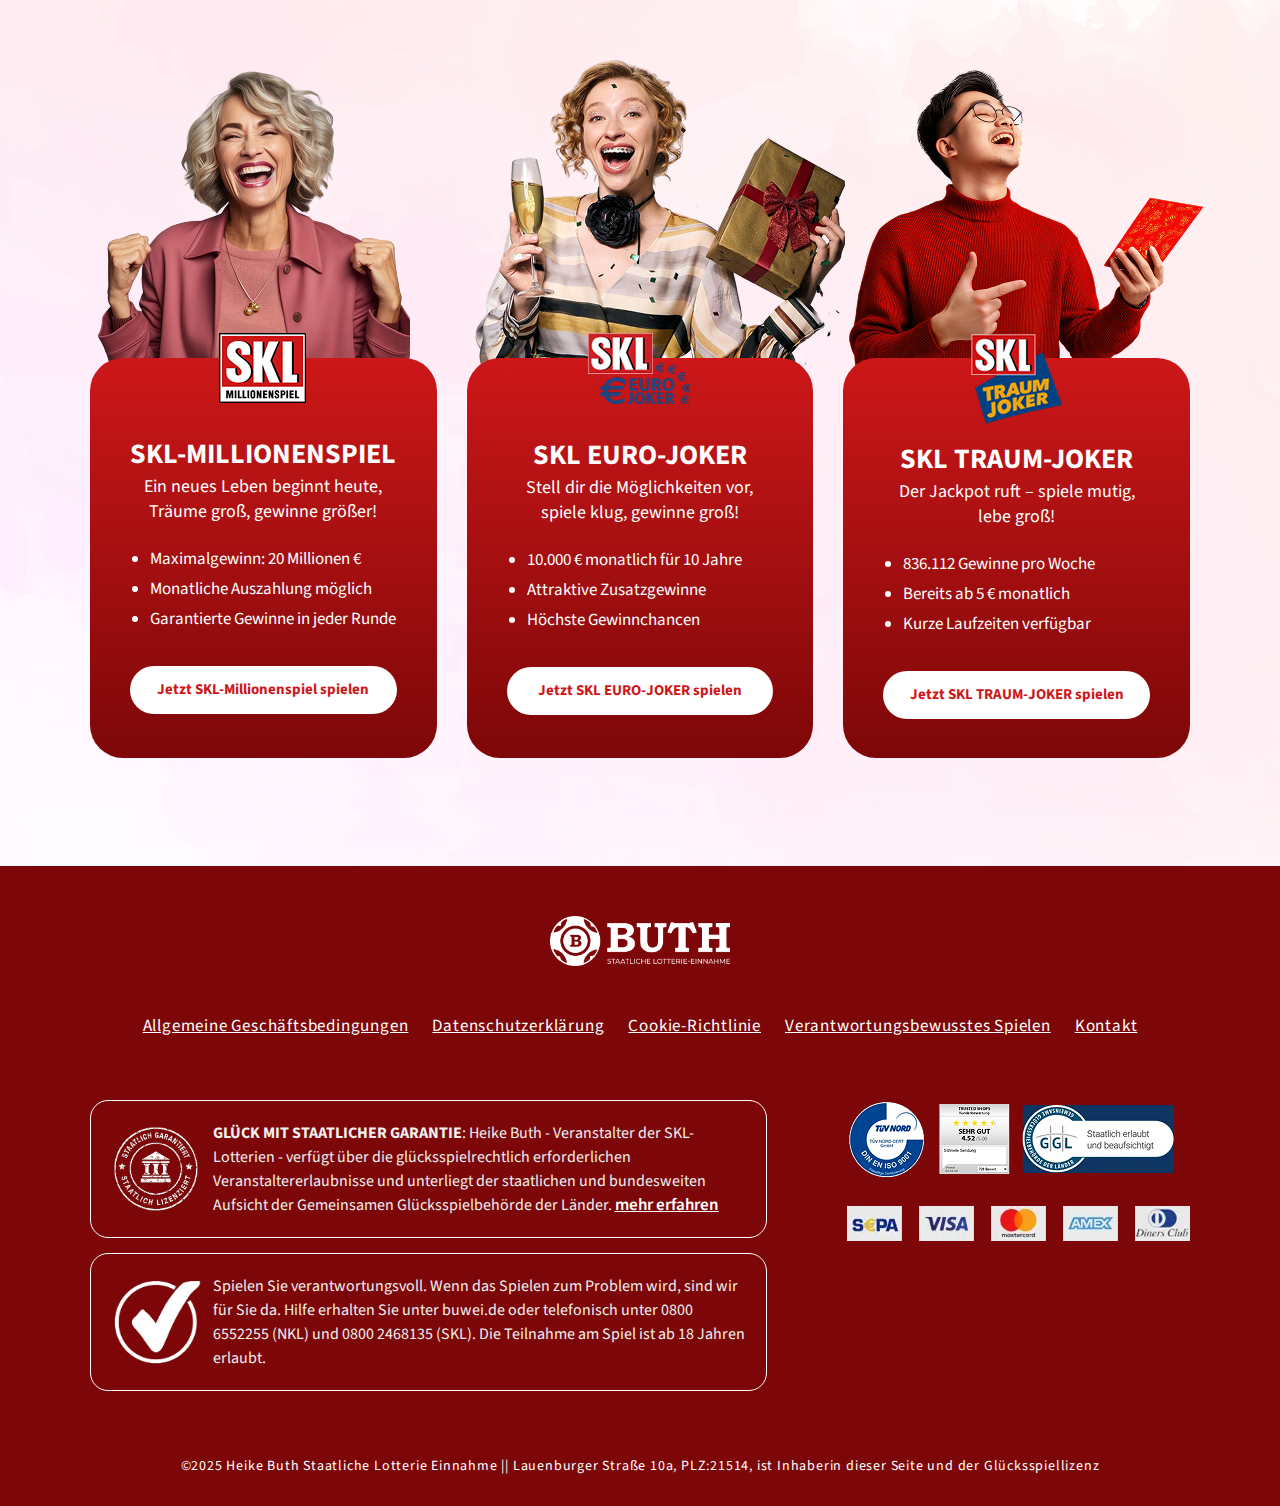
==== commit f695a7a6: "contact page update" ====
--- a/index.html
+++ b/index.html
@@ -573,6 +573,9 @@
                         <li>
                             <a href="responsible-gaming.html">Verantwortungsbewusstes Spielen</a>
                         </li>
+                        <li>
+                            <a href="contact.html">Kontakt</a>
+                        </li>
                     </ul>
                 </div>
                 <div class="footer-brands-flex">
--- a/css/style.css
+++ b/css/style.css
@@ -1,8 +1,8 @@
-*{
-    padding: 0;
-    margin: 0;
+* {
+    font-family: "Source Sans 3", sans-serif;
+    padding: 0px;
+    margin: 0px;
     box-sizing: border-box;
-    font-family: "Source Sans 3", sans-serif;
 }
 .container{
     width: 86%;
--- a/css/responsive.css
+++ b/css/responsive.css
@@ -259,7 +259,7 @@
     }
 }
 
-@media only screen and (max-width: 1100px) and (min-width: 869px){
+@media only screen and (max-width: 1150px) and (min-width: 869px){
     .skl-hero-context > h1 {
         font-size: 58px;
         line-height: 78px;
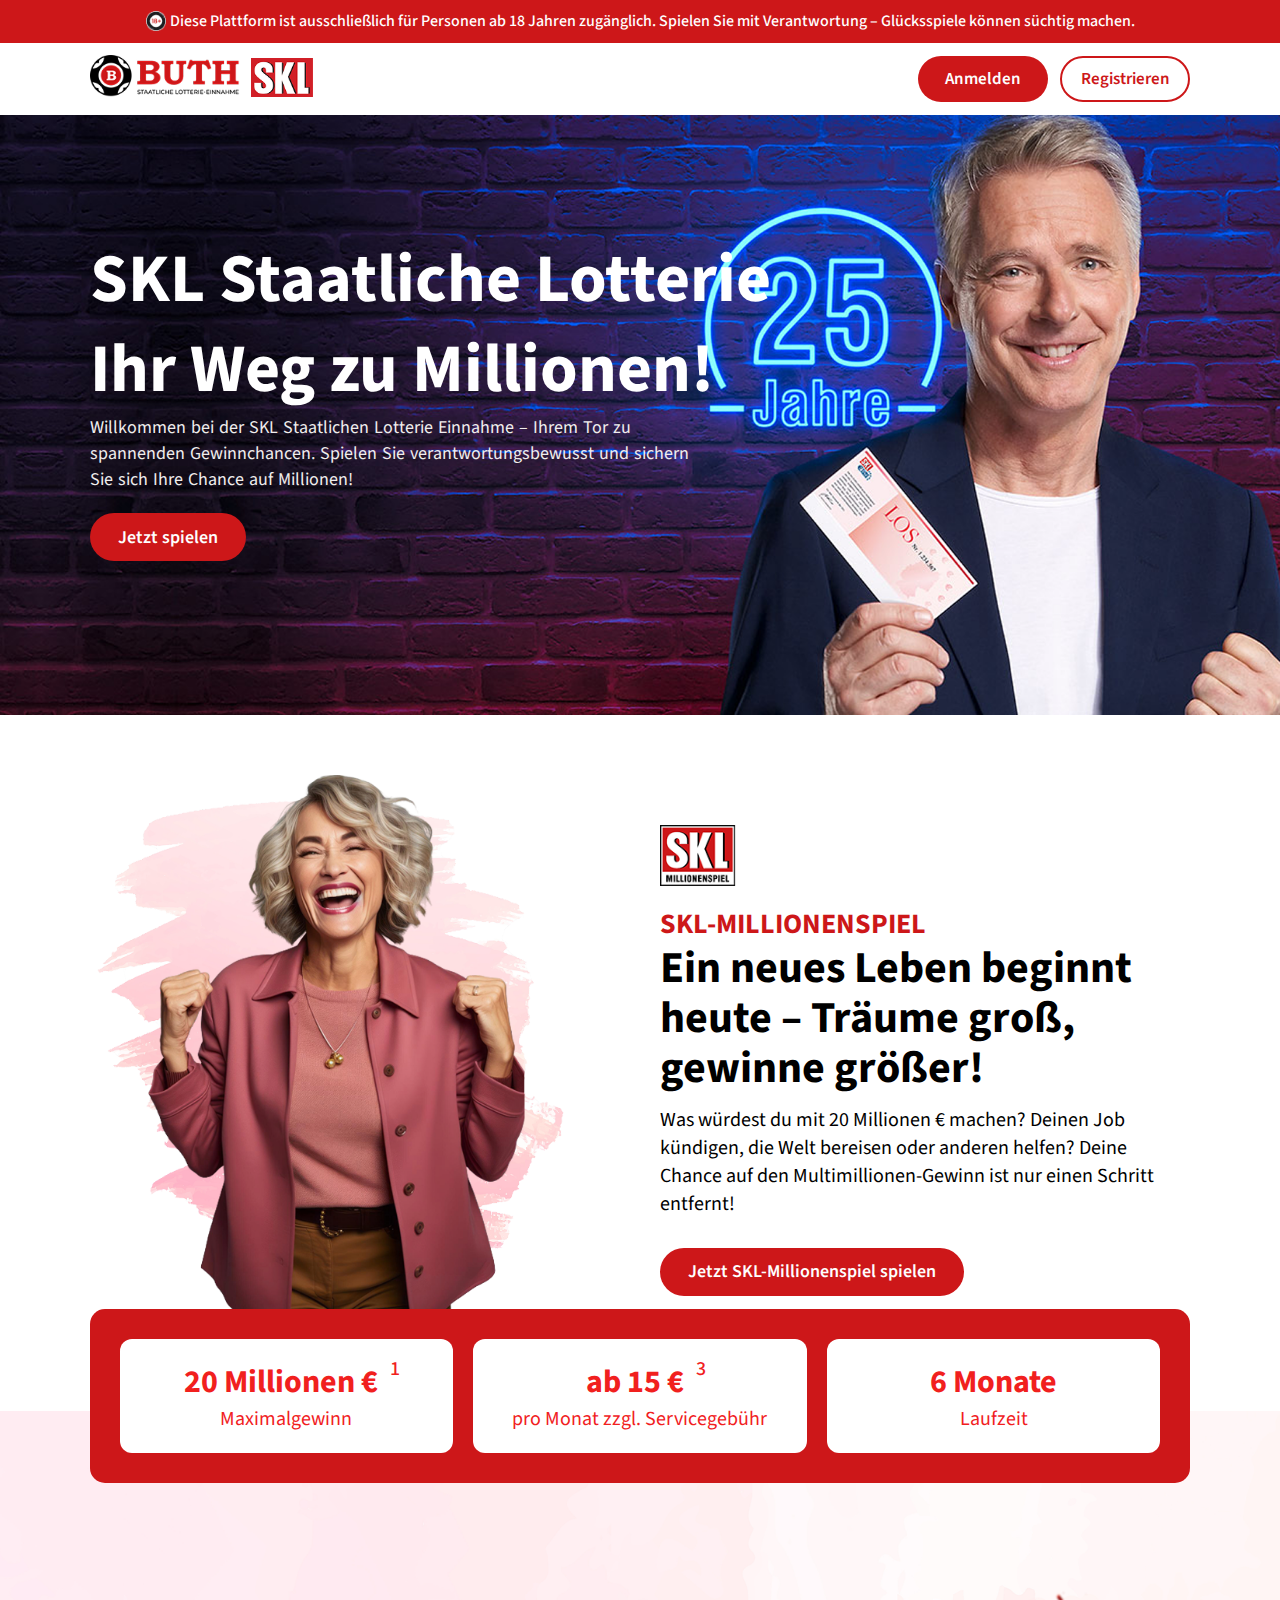
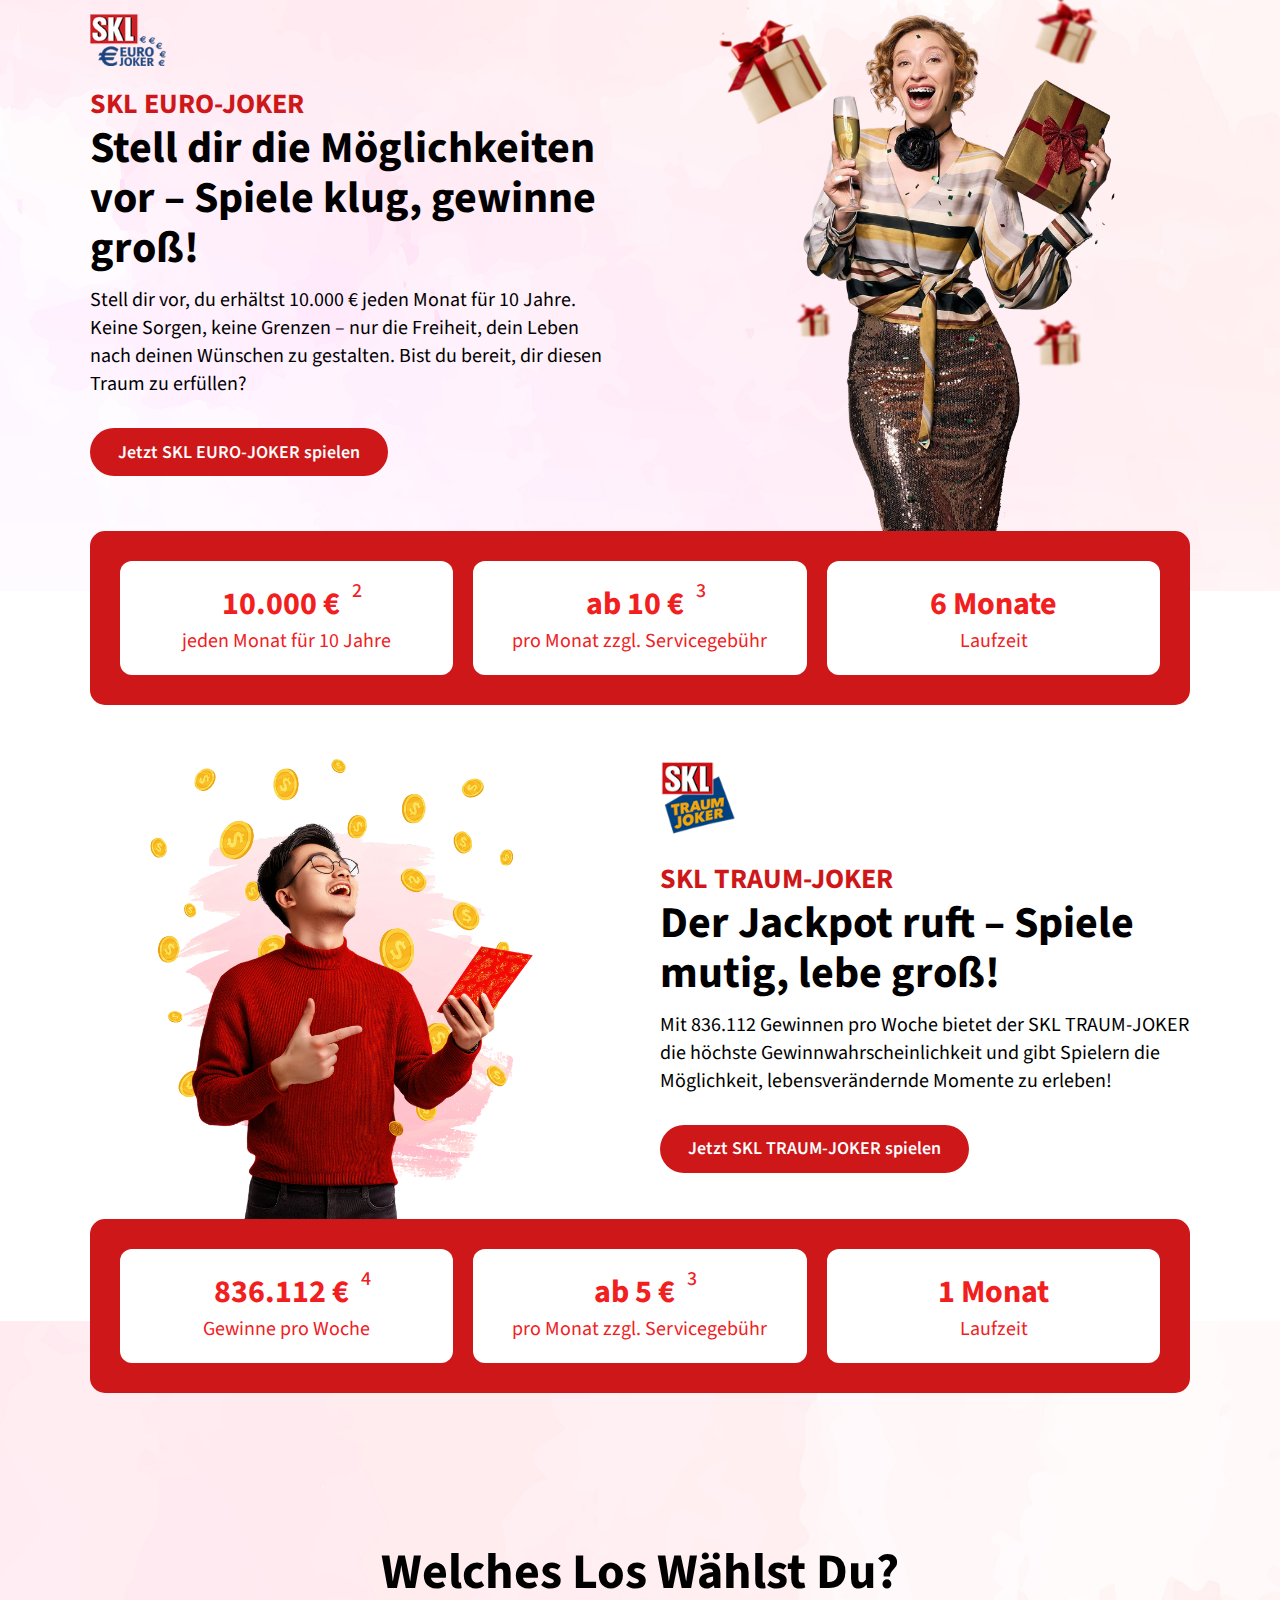
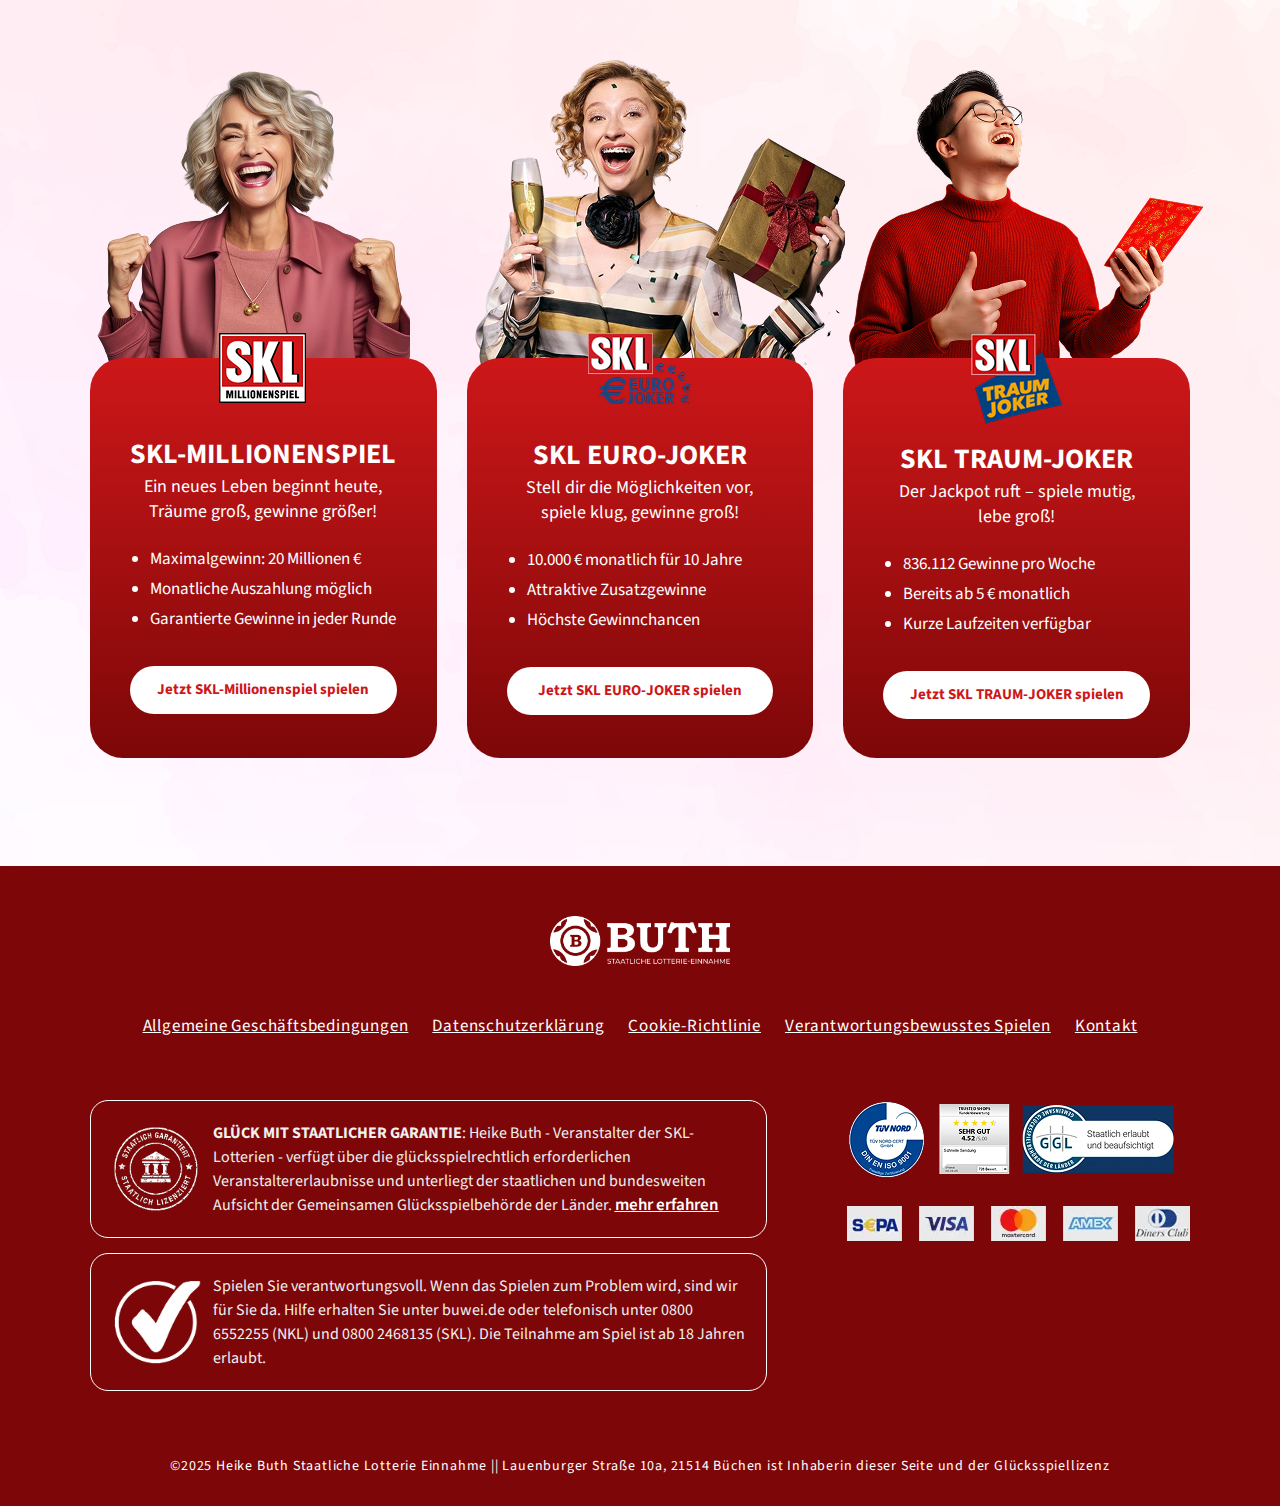
==== commit 04bd14f3: "copyright text change" ====
--- a/index.html
+++ b/index.html
@@ -613,7 +613,7 @@
                     </div>
                 </div>
                 <div class="skl-copyright">
-                    <p>©2025 Heike Buth Staatliche Lotterie Einnahme || Lauenburger Straße 10a, PLZ:21514, ist Inhaberin dieser Seite und der Glücksspiellizenz</p>
+                    <p>©2025 Heike Buth Staatliche Lotterie Einnahme || Lauenburger Straße 10a, 21514 Büchen ist Inhaberin dieser Seite und der Glücksspiellizenz</p>
                 </div>
             </div>
         </footer>
